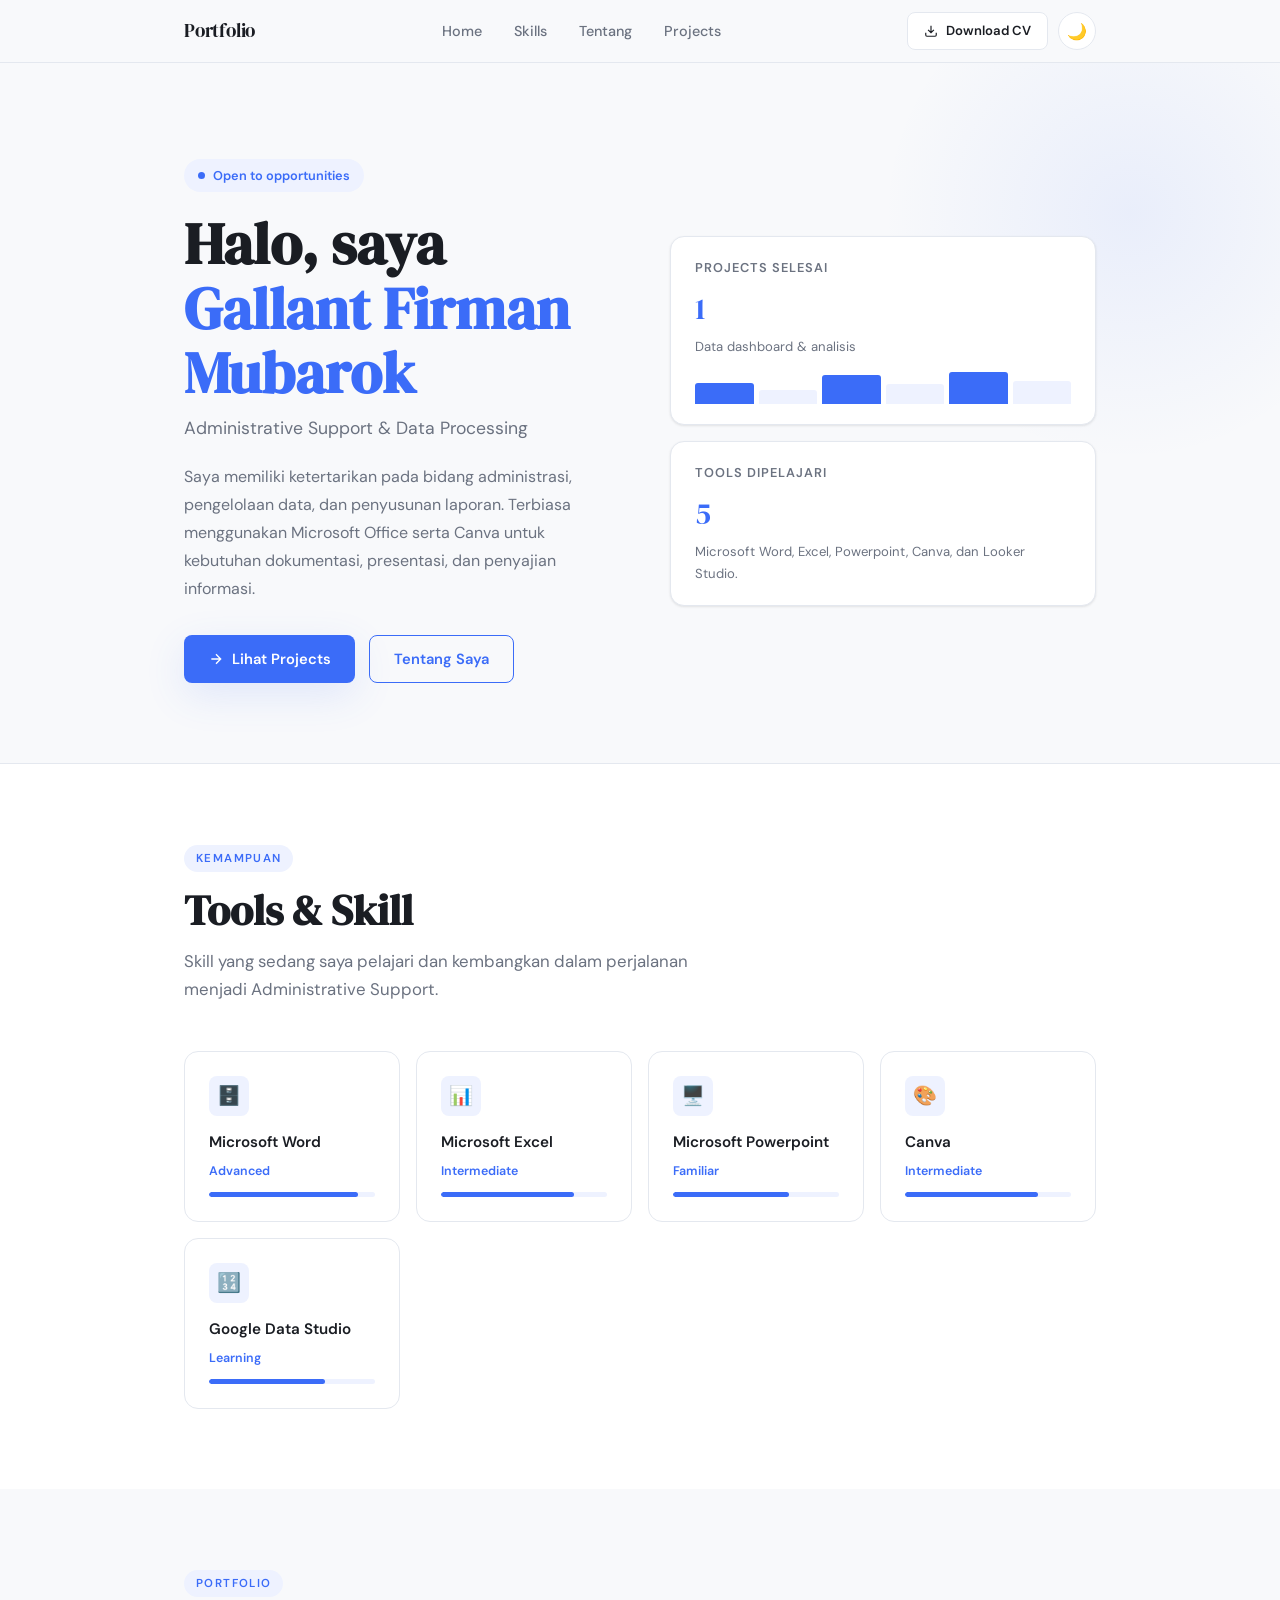
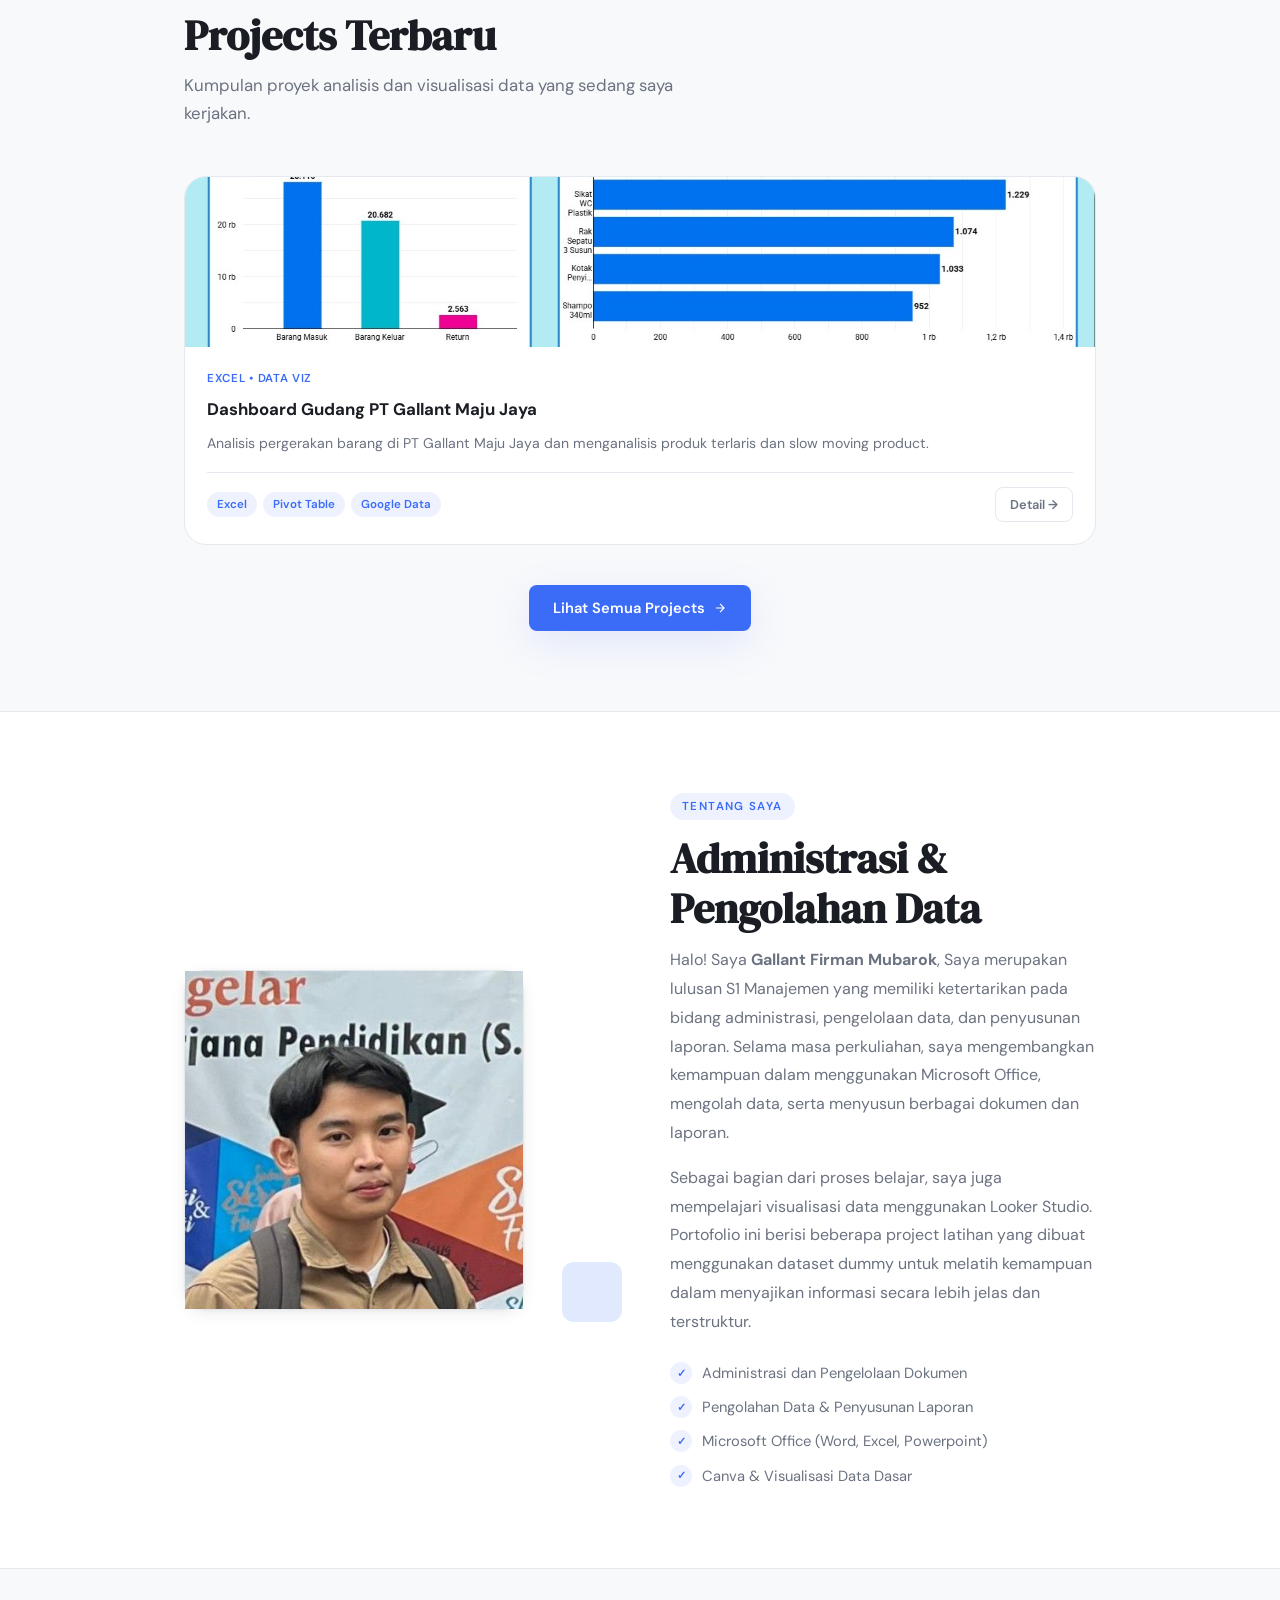
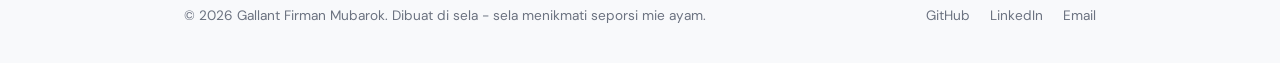
==== index.html @ b5049e54 "update v6" ====
<!DOCTYPE html>
<!--
  DOCTYPE html = memberitahu browser bahwa ini adalah HTML versi 5
  Selalu taruh di baris pertama!
-->
<html lang="id">
<!--
  lang="id" = bahasa halaman ini adalah Indonesia
  Ini penting untuk aksesibilitas & SEO
-->

<head>
  <!-- HEAD berisi informasi tentang halaman, tidak terlihat di layar -->

  <!-- Charset = cara browser membaca karakter, utf-8 mendukung semua bahasa -->
  <meta charset="UTF-8">

  <!-- Viewport = instruksi untuk tampilan mobile agar responsif -->
  <meta name="viewport" content="width=device-width, initial-scale=1.0">

  <!-- Judul tab browser -->
  <title>Portflio Gallant</title>

  <!-- Deskripsi untuk mesin pencari (SEO) -->
  <meta name="description" content="Portfolio data visualization dan dashboard oleh [Gallant Firman Mubarok], data enthusiast yang sedang belajar analisis data.">

  <!-- Hubungkan ke file CSS kita -->
  <link rel="stylesheet" href="css/style.css">

</head>

<body>

  <!-- ==================== NAVBAR ==================== -->
  <!-- <nav> = tag semantik untuk navigasi -->
  <nav class="navbar">
    <div class="container nav-inner">

      <!-- Logo / nama kamu -->
      <a href="index.html" class="nav-logo">
        Portfolio
      </a>

      <!-- Daftar link navigasi -->
      <ul class="nav-links" id="navLinks">
        <li><a href="index.html" class="active">Home</a></li>
        <li><a href="#skills">Skills</a></li>
        <li><a href="#about">Tentang</a></li>
        <li><a href="projects.html">Projects</a></li>
      </ul>

      <!-- Tombol dark mode + hamburger -->
      <div style="display:flex; align-items:center; gap:10px;">
        <!-- Tombol Download CV -->
        <a href="cv/cv-gallant.pdf" download class="btn btn-download" style="padding:7px 16px; font-size:.82rem;">
          <svg width="14" height="14" fill="none" stroke="currentColor" stroke-width="2" viewBox="0 0 24 24">
            <path d="M21 15v4a2 2 0 01-2 2H5a2 2 0 01-2-2v-4M7 10l5 5 5-5M12 15V3"/>
          </svg>
          Download CV
        </a>

        <!-- Tombol toggle dark/light mode -->
        <button class="theme-toggle" id="themeToggle" aria-label="Toggle dark mode" title="Ganti tema">
          🌙
        </button>

        <!-- Tombol hamburger ☰ — hanya terlihat di mobile -->
        <button class="nav-toggle" aria-label="Buka menu">
          <span></span>
          <span></span>
          <span></span>
        </button>
      </div>

    </div>
  </nav>


  <!-- ==================== HERO SECTION ==================== -->
  <!-- <main> = konten utama halaman -->
  <main>

    <section class="hero">
      <div class="container">
        <div class="hero-inner">

          <!-- Kolom kiri: teks -->
          <div class="hero-text">

            <!-- Badge "available for work" -->
            <div class="hero-badge">
              <span class="dot"></span>
              Open to opportunities
            </div>

            <!-- Nama kamu — GANTI dengan nama aslimu! -->
            <h1 class="hero-name">
              Halo, saya<br>
              <span class="accent">Gallant Firman Mubarok</span>
            </h1>

            <!-- Peran / jabatan -->
            <p class="hero-role">Administrative Support &amp; Data Processing</p>

            <!-- Deskripsi singkat — GANTI dengan deskripsimu! -->
            <p class="hero-desc">
              Saya memiliki ketertarikan pada bidang administrasi, pengelolaan data, dan penyusunan laporan. Terbiasa menggunakan Microsoft Office serta Canva untuk kebutuhan dokumentasi, presentasi, dan penyajian informasi.
            </p>

            <!-- Tombol aksi -->
            <div class="hero-actions">
              <a href="projects.html" class="btn btn-primary">
                <!-- SVG = grafik vektor untuk ikon kecil -->
                <svg width="16" height="16" fill="none" stroke="currentColor" stroke-width="2" viewBox="0 0 24 24">
                  <path d="M5 12h14M12 5l7 7-7 7"/>
                </svg>
                Lihat Projects
              </a>
              <a href="#about" class="btn btn-outline">Tentang Saya</a>
            </div>

          </div><!-- /hero-text -->

          <!-- Kolom kanan: kartu statistik dekoratif -->
          <div class="hero-visual">

            <div class="stat-card fade-up">
              <div class="label">Projects Selesai</div>
              <div class="value">1</div>
              <div class="desc">Data dashboard &amp; analisis</div>
              <!-- Bar chart mini dekoratif -->
              <div class="mini-chart">
                <div class="bar active" style="height:60%"></div>
                <div class="bar" style="height:40%"></div>
                <div class="bar active" style="height:80%"></div>
                <div class="bar" style="height:55%"></div>
                <div class="bar active" style="height:90%"></div>
                <div class="bar" style="height:65%"></div>
              </div>
            </div>

            <div class="stat-card fade-up">
              <div class="label">Tools Dipelajari</div>
              <div class="value">5</div>
              <div class="desc">Microsoft Word, Excel, Powerpoint, Canva, dan Looker Studio.</div>
            </div>

          </div><!-- /hero-visual -->

        </div><!-- /hero-inner -->
      </div>
    </section>


    <!-- ==================== SKILLS SECTION ==================== -->
    <section id="skills" style="background: white; border-top: 1px solid var(--color-border);">
      <div class="container">

        <span class="section-label">Kemampuan</span>
        <h2 class="section-title">Tools &amp; Skill</h2>
        <p class="section-subtitle">
          Skill yang sedang saya pelajari dan kembangkan dalam perjalanan menjadi Administrative Support.
        </p>

        <!-- Grid skill — bisa ditambah / dikurangi sesuai kebutuhanmu -->
        <div class="skills-grid">

          <!-- Setiap .skill-card adalah satu kotak skill -->
           <div class="skill-card fade-up">
            <div class="skill-icon">🗄️</div>
            <div class="skill-name">Microsoft Word</div>
            <div class="skill-level">Advanced</div>
            <div class="skill-bar">
              <div class="skill-bar-fill" data-width="90"></div>
            </div>
          </div>

          <div class="skill-card fade-up">
            <div class="skill-icon">📊</div>
            <div class="skill-name">Microsoft Excel</div>
            <div class="skill-level">Intermediate</div>
            <!-- data-width = persentase progress bar, diambil JS -->
            <div class="skill-bar">
              <div class="skill-bar-fill" data-width="80"></div>
            </div>
          </div>

          
          <div class="skill-card fade-up">
            <div class="skill-icon">🖥️</div>
            <div class="skill-name">Microsoft Powerpoint</div>
            <div class="skill-level">Familiar</div>
            <div class="skill-bar">
              <div class="skill-bar-fill" data-width="70"></div>
            </div>
          </div>

          <div class="skill-card fade-up">
            <div class="skill-icon">🎨</div>
            <div class="skill-name">Canva</div>
            <div class="skill-level">Intermediate</div>
            <div class="skill-bar">
              <div class="skill-bar-fill" data-width="80"></div>
            </div>
          </div>

          <div class="skill-card fade-up">
            <div class="skill-icon">🔢</div>
            <div class="skill-name">Google Data Studio</div>
            <div class="skill-level">Learning</div>
            <div class="skill-bar">
              <div class="skill-bar-fill" data-width="70"></div>
            </div>
          </div>

          
        </div><!-- /skills-grid -->

      </div>
    </section>


    <!-- ==================== PROJECTS PREVIEW ==================== -->
    <section id="projects">
      <div class="container">

        <span class="section-label">Portfolio</span>
        <h2 class="section-title">Projects Terbaru</h2>
        <p class="section-subtitle">
          Kumpulan proyek analisis dan visualisasi data yang sedang saya kerjakan.
        </p>

        <div class="projects-grid">

          <!-- Card Project 1 — GANTI dengan project aslimu -->
          <article class="project-card fade-up">
            <!-- Thumbnail dekoratif dengan emoji & bar chart -->
         <div class="project-thumb" style="padding:0; overflow:hidden;">
<img src="images/dashboard-thumb.jpg" 
     alt="Dashboard Gudang PT Gallant Maju Jaya"
     style="width:100%; height:auto; object-fit:contain;">
</div>

            <div class="project-body">
              <div class="project-tag">Excel • Data Viz</div>
              <h3 class="project-title">Dashboard Gudang PT Gallant Maju Jaya</h3>
              <p class="project-desc">
                Analisis pergerakan barang di PT Gallant Maju Jaya dan menganalisis produk terlaris dan slow moving product.
              </p>
              <div class="project-footer">
                <div class="project-tools">
                  <span class="tag">Excel</span>
                  <span class="tag">Pivot Table</span>
                  <span class="tag">Google Data</span>
                </div>
                <a href="projects.html" class="btn btn-ghost" style="padding:6px 14px; font-size:.8rem">
                  Detail →
                </a>
              </div>
            </div>
          </article>

          

                 </div><!-- /projects-grid -->

        <!-- Tombol lihat semua project -->
        <div class="see-all-wrap fade-up">
          <a href="projects.html" class="btn btn-primary">
            Lihat Semua Projects
            <svg width="14" height="14" fill="none" stroke="currentColor" stroke-width="2" viewBox="0 0 24 24">
              <path d="M5 12h14M12 5l7 7-7 7"/>
            </svg>
          </a>
        </div>

      </div>
    </section>


    <!-- ==================== ABOUT SECTION ==================== -->
    <section id="about" style="background: white; border-top: 1px solid var(--color-border);">
      <div class="container">

        <div class="about-grid">

          <!-- Kolom kiri: foto / avatar -->
          <div class="about-photo-wrap fade-up">
            <div class="about-photo">
              <img src="images/foto-saya.jpg" alt="Foto Gallant Firman Mubarok">
                              <!--
                Untuk memasukkan foto asli, ganti emoji di atas dengan:
                <img src="images/foto-saya.jpg" alt="Foto Gallant Firman Mubarok">
                Simpan foto di folder images/
              -->
            </div>
          </div>

          <!-- Kolom kanan: teks tentang -->
          <div class="about-content fade-up">
            <span class="section-label">Tentang Saya</span>
            <h2 class="section-title">Administrasi & Pengolahan Data</h2>

            <!-- GANTI dengan cerita personalmu! -->
            <p style="color: var(--color-muted); line-height: 1.8; margin-bottom: 16px;">
              Halo! Saya <strong>Gallant Firman Mubarok</strong>, Saya merupakan lulusan S1 Manajemen yang memiliki ketertarikan pada bidang
              administrasi, pengelolaan data, dan penyusunan laporan. Selama masa perkuliahan, saya mengembangkan kemampuan dalam menggunakan Microsoft Office,
              mengolah data, serta menyusun berbagai dokumen dan laporan.
    
            </p>
            <p style="color: var(--color-muted); line-height: 1.8; margin-bottom: 24px;">
             Sebagai bagian dari proses belajar, saya juga mempelajari visualisasi data menggunakan Looker Studio. Portofolio ini berisi beberapa project latihan yang
             dibuat menggunakan dataset dummy untuk melatih kemampuan dalam menyajikan informasi secara lebih jelas dan terstruktur.
                      </p>

            <!-- Checklist hal-hal tentang kamu -->
            <ul class="about-list">
              <li>Administrasi dan Pengelolaan Dokumen</li>
              <li>Pengolahan Data &amp; Penyusunan Laporan</li>
              <li>Microsoft Office (Word, Excel, Powerpoint)</li>
              <li>Canva &amp; Visualisasi Data Dasar</li>
            </ul>

          </div>

        </div><!-- /about-grid -->

      </div>
    </section>

  </main><!-- /main -->


  <!-- ==================== FOOTER ==================== -->
  <footer>
    <div class="container footer-inner">
      <p class="footer-copy">
        © <span class="footer-year"></span> Gallant Firman Mubarok. Dibuat di sela - sela menikmati seporsi mie ayam.
      </p>
      <nav class="footer-links">
        <a href="https://github.com/gallantfirman13-bot" target="_blank" rel="noopener">GitHub</a>
        <a href="https://www.linkedin.com/in/gallant-firman-39151b2b7/" target="_blank" rel="noopener">LinkedIn</a>
        <a href="mailto:gallantfirman13@gmail.com">Email</a>
      </nav>
    </div>
  </footer>


  <!-- Hubungkan file JavaScript — taruh di paling bawah agar HTML
       selesai dimuat dulu sebelum JS dijalankan -->
  <!-- Tombol Back to Top -->
  <button class="back-to-top" id="backToTop" aria-label="Kembali ke atas">
    <svg width="18" height="18" fill="none" stroke="currentColor" stroke-width="2.5" viewBox="0 0 24 24">
      <path d="M18 15l-6-6-6 6"/>
    </svg>
  </button>

  <script src="js/main.js"></script>

</body>
</html>
---- css/style.css ----
/* ============================================================
   STYLE.CSS — Stylesheet utama portfolio
   
   CSS = Cascading Style Sheet
   File ini mengatur tampilan visual dari semua halaman HTML.
   ============================================================ */


/* --- 1. FONT dari Google Fonts (gratis) --- */
@import url('https://fonts.googleapis.com/css2?family=DM+Serif+Display&family=DM+Sans:wght@300;400;500;600&display=swap');


/* --- 2. CSS VARIABLES (variabel warna & ukuran) ---
   Dengan variabel, kita cukup ganti di sini dan semua bagian ikut berubah */
:root {
  --color-bg:        #f8f9fb;       /* warna latar halaman */
  --color-surface:   #ffffff;       /* warna card / kotak */
  --color-border:    #e4e8ef;       /* warna garis batas */
  --color-text:      #1a1d23;       /* warna teks utama */
  --color-muted:     #6b7280;       /* warna teks abu-abu */
  --color-accent:    #3b6cf8;       /* biru utama */
  --color-accent-lt: #eef2ff;       /* biru sangat muda */
  --color-accent-dk: #2451d4;       /* biru gelap (hover) */

  --font-heading: 'DM Serif Display', Georgia, serif;
  --font-body:    'DM Sans', sans-serif;

  --radius-sm: 8px;
  --radius-md: 14px;
  --radius-lg: 22px;

  --shadow-sm: 0 1px 3px rgba(0,0,0,.06), 0 1px 2px rgba(0,0,0,.04);
  --shadow-md: 0 4px 16px rgba(0,0,0,.07), 0 1px 4px rgba(0,0,0,.04);
  --shadow-lg: 0 12px 40px rgba(59,108,248,.13);

  --transition: .22s cubic-bezier(.4,0,.2,1);
}


/* --- 2b. DARK MODE VARIABLES ---
   Saat <html> punya class .dark, semua variabel warna otomatis berganti */
.dark {
  --color-bg:        #0f1117;
  --color-surface:   #1a1d27;
  --color-border:    #2a2d3a;
  --color-text:      #e8eaf0;
  --color-muted:     #8b92a8;
  --color-accent:    #5b86ff;
  --color-accent-lt: #1a2040;
  --color-accent-dk: #7aa0ff;
}

/* --- 3. RESET — hapus style bawaan browser yang tidak konsisten --- */
*, *::before, *::after { box-sizing: border-box; margin: 0; padding: 0; }
html { scroll-behavior: smooth; }  /* scroll halus saat klik link anchor */

body {
  font-family: var(--font-body);
  background: var(--color-bg);
  color: var(--color-text);
  line-height: 1.65;
  -webkit-font-smoothing: antialiased;
}

img { max-width: 100%; display: block; }
a  { color: var(--color-accent); text-decoration: none; }
a:hover { text-decoration: underline; }


/* --- 4. LAYOUT HELPERS --- */
.container {
  /* .container membatasi lebar konten agar tidak terlalu lebar di layar besar */
  max-width: 960px;
  margin: 0 auto;          /* otomatis rata tengah */
  padding: 0 24px;
}

section { padding: 80px 0; }

.section-label {
  /* Label kecil berwarna biru di atas judul section */
  display: inline-block;
  font-size: .72rem;
  font-weight: 600;
  letter-spacing: .12em;
  text-transform: uppercase;
  color: var(--color-accent);
  background: var(--color-accent-lt);
  padding: 4px 12px;
  border-radius: 99px;
  margin-bottom: 14px;
}

.section-title {
  font-family: var(--font-heading);
  font-size: clamp(1.8rem, 4vw, 2.6rem);  /* ukuran responsif */
  line-height: 1.2;
  margin-bottom: 12px;
}

.section-subtitle {
  color: var(--color-muted);
  max-width: 520px;
  margin-bottom: 48px;
  font-size: 1.05rem;
}


/* --- 5. NAVBAR --- */
.navbar {
  position: sticky;
  top: 0;
  z-index: 100;
  background: rgba(248,249,251,.92);
  backdrop-filter: blur(12px);
  border-bottom: 1px solid var(--color-border);
  transition: background var(--transition);
}

.dark .navbar {
  background: rgba(15,17,23,.92);
}

.nav-inner {
  display: flex;
  align-items: center;
  justify-content: space-between;
  height: 62px;
}

.nav-logo {
  font-family: var(--font-heading);
  font-size: 1.2rem;
  color: var(--color-text);
  letter-spacing: -.01em;
}
.nav-logo span { color: var(--color-accent); }

.nav-links {
  display: flex;
  gap: 32px;
  list-style: none;
}

.nav-links a {
  font-size: .9rem;
  font-weight: 500;
  color: var(--color-muted);
  transition: color var(--transition);
}
.nav-links a:hover,
.nav-links a.active { color: var(--color-accent); text-decoration: none; }

/* Hamburger menu — hanya muncul di mobile */
.nav-toggle {
  display: none;
  flex-direction: column;
  gap: 5px;
  background: none;
  border: none;
  cursor: pointer;
  padding: 4px;
}
.nav-toggle span {
  display: block;
  width: 22px; height: 2px;
  background: var(--color-text);
  border-radius: 2px;
  transition: var(--transition);
}


/* --- 6. TOMBOL (BUTTON) --- */
.btn {
  display: inline-flex;
  align-items: center;
  gap: 8px;
  padding: 11px 24px;
  border-radius: var(--radius-sm);
  font-family: var(--font-body);
  font-size: .92rem;
  font-weight: 600;
  cursor: pointer;
  border: none;
  transition: var(--transition);
  text-decoration: none !important;
}

.btn-primary {
  background: var(--color-accent);
  color: #fff;
  box-shadow: var(--shadow-lg);
}
.btn-primary:hover {
  background: var(--color-accent-dk);
  transform: translateY(-2px);
  box-shadow: 0 16px 40px rgba(59,108,248,.22);
}

.btn-outline {
  background: transparent;
  color: var(--color-accent);
  border: 1.5px solid var(--color-accent);
}
.btn-outline:hover {
  background: var(--color-accent-lt);
  transform: translateY(-2px);
}

.btn-ghost {
  background: transparent;
  color: var(--color-muted);
  border: 1.5px solid var(--color-border);
}
.btn-ghost:hover { background: var(--color-surface); color: var(--color-text); }

/* Tombol Download CV */
.btn-download {
  background: var(--color-surface);
  color: var(--color-text);
  border: 1.5px solid var(--color-border);
}
.btn-download:hover {
  border-color: var(--color-accent);
  color: var(--color-accent);
  transform: translateY(-2px);
  box-shadow: var(--shadow-sm);
}

/* --- DARK MODE TOGGLE --- */
.theme-toggle {
  width: 38px; height: 38px;
  border-radius: 50%;
  background: var(--color-surface);
  border: 1.5px solid var(--color-border);
  cursor: pointer;
  display: flex; align-items: center; justify-content: center;
  font-size: 1rem;
  transition: var(--transition);
  flex-shrink: 0;
}
.theme-toggle:hover {
  border-color: var(--color-accent);
  transform: rotate(20deg) scale(1.1);
}

/* --- BACK TO TOP BUTTON --- */
.back-to-top {
  position: fixed;
  bottom: 28px; right: 28px;
  width: 44px; height: 44px;
  background: var(--color-accent);
  color: #fff;
  border: none;
  border-radius: 50%;
  cursor: pointer;
  display: flex; align-items: center; justify-content: center;
  box-shadow: var(--shadow-lg);
  opacity: 0;
  transform: translateY(16px);
  transition: opacity .3s ease, transform .3s ease;
  z-index: 200;
  pointer-events: none;
}
.back-to-top.visible {
  opacity: 1;
  transform: translateY(0);
  pointer-events: all;
}
.back-to-top:hover {
  background: var(--color-accent-dk);
  transform: translateY(-3px);
}



/* --- 7. HERO SECTION (bagian paling atas home) --- */
.hero {
  padding: 96px 0 80px;
  position: relative;
  overflow: hidden;
}

/* Lingkaran dekoratif di background */
.hero::before {
  content: '';
  position: absolute;
  width: 500px; height: 500px;
  background: radial-gradient(circle, rgba(59,108,248,.08) 0%, transparent 70%);
  top: -100px; right: -100px;
  border-radius: 50%;
  pointer-events: none;  /* tidak memblokir klik */
}

.hero-inner {
  display: grid;
  grid-template-columns: 1fr 1fr;   /* 2 kolom sama lebar */
  gap: 60px;
  align-items: center;
}

.hero-badge {
  display: inline-flex;
  align-items: center;
  gap: 8px;
  background: var(--color-accent-lt);
  color: var(--color-accent);
  padding: 6px 14px;
  border-radius: 99px;
  font-size: .8rem;
  font-weight: 600;
  margin-bottom: 20px;
}
.hero-badge .dot {
  width: 7px; height: 7px;
  background: var(--color-accent);
  border-radius: 50%;
  animation: pulse 2s infinite;  /* animasi berkedip */
}

.hero-name {
  font-family: var(--font-heading);
  font-size: clamp(2.4rem, 5vw, 3.6rem);
  line-height: 1.12;
  margin-bottom: 8px;
}
.hero-name .accent { color: var(--color-accent); }

.hero-role {
  font-size: 1.1rem;
  color: var(--color-muted);
  margin-bottom: 20px;
  font-weight: 400;
}

.hero-desc {
  font-size: 1rem;
  color: var(--color-muted);
  line-height: 1.75;
  max-width: 460px;
  margin-bottom: 32px;
}

.hero-actions { display: flex; gap: 14px; flex-wrap: wrap; }

/* Kartu kecil di sisi kanan hero */
.hero-visual {
  display: flex;
  flex-direction: column;
  gap: 16px;
}

.stat-card {
  background: var(--color-surface);
  border: 1px solid var(--color-border);
  border-radius: var(--radius-md);
  padding: 20px 24px;
  box-shadow: var(--shadow-sm);
  transition: var(--transition);
}
.stat-card:hover {
  transform: translateY(-4px);
  box-shadow: var(--shadow-md);
}

.stat-card .label {
  font-size: .8rem;
  text-transform: uppercase;
  letter-spacing: .08em;
  color: var(--color-muted);
  font-weight: 600;
  margin-bottom: 6px;
}

.stat-card .value {
  font-family: var(--font-heading);
  font-size: 1.9rem;
  color: var(--color-accent);
}

.stat-card .desc {
  font-size: .82rem;
  color: var(--color-muted);
  margin-top: 2px;
}

/* Bar chart mini dekoratif */
.mini-chart {
  display: flex;
  align-items: flex-end;
  gap: 5px;
  height: 36px;
  margin-top: 10px;
}
.mini-chart .bar {
  flex: 1;
  background: var(--color-accent-lt);
  border-radius: 3px 3px 0 0;
  transition: background var(--transition);
}
.mini-chart .bar.active { background: var(--color-accent); }
.mini-chart .bar:hover  { background: var(--color-accent); }


/* --- 8. SKILLS SECTION --- */
.skills-grid {
  display: grid;
  grid-template-columns: repeat(auto-fit, minmax(200px, 1fr));
  gap: 16px;
}

.skill-card {
  background: var(--color-surface);
  border: 1px solid var(--color-border);
  border-radius: var(--radius-md);
  padding: 24px;
  transition: var(--transition);
  position: relative;
  overflow: hidden;
}

.skill-card::after {
  /* Garis biru di bagian bawah card saat hover */
  content: '';
  position: absolute;
  bottom: 0; left: 0; right: 0;
  height: 3px;
  background: var(--color-accent);
  transform: scaleX(0);
  transition: transform var(--transition);
}

.skill-card:hover { transform: translateY(-4px); box-shadow: var(--shadow-md); }
.skill-card:hover::after { transform: scaleX(1); }

.skill-icon {
  width: 40px; height: 40px;
  background: var(--color-accent-lt);
  border-radius: var(--radius-sm);
  display: flex; align-items: center; justify-content: center;
  font-size: 1.2rem;
  margin-bottom: 14px;
}

.skill-name {
  font-weight: 600;
  font-size: .95rem;
  margin-bottom: 6px;
}

.skill-level {
  font-size: .78rem;
  color: var(--color-accent);
  font-weight: 600;
  margin-bottom: 10px;
}

/* Progress bar skill */
.skill-bar {
  height: 5px;
  background: var(--color-accent-lt);
  border-radius: 99px;
  overflow: hidden;
}
.skill-bar-fill {
  height: 100%;
  background: var(--color-accent);
  border-radius: 99px;
  width: 0;                         /* mulai dari 0, dianimasi JS */
  transition: width 1s ease .3s;    /* animasi melebar */
}


/* --- 9. PROJECT CARDS (di home) --- */
.projects-grid {
  display: grid;
  grid-template-columns: repeat(auto-fit, minmax(280px, 1fr));
  gap: 20px;
}

.project-card {
  background: var(--color-surface);
  border: 1px solid var(--color-border);
  border-radius: var(--radius-lg);
  overflow: hidden;
  transition: var(--transition);
  display: flex;
  flex-direction: column;
}

.project-card:hover {
  transform: translateY(-6px);
  box-shadow: var(--shadow-lg);
  border-color: rgba(59,108,248,.25);
}

/* Area gambar / thumbnail project */
.project-thumb {
  height: 170px;
  background: linear-gradient(135deg, var(--color-accent-lt) 0%, #dce8ff 100%);
  display: flex; align-items: center; justify-content: center;
  font-size: 3rem;
  position: relative;
  overflow: hidden;
}

.project-thumb .chart-deco {
  position: absolute;
  bottom: 0; left: 0; right: 0;
  display: flex; align-items: flex-end;
  gap: 6px; padding: 0 16px;
  opacity: .35;
}
.project-thumb .chart-deco span {
  flex: 1;
  background: var(--color-accent);
  border-radius: 3px 3px 0 0;
}

.project-body { padding: 22px; flex: 1; display: flex; flex-direction: column; }
.project-tag {
  font-size: .72rem;
  font-weight: 600;
  letter-spacing: .06em;
  text-transform: uppercase;
  color: var(--color-accent);
  margin-bottom: 8px;
}
.project-title { font-weight: 700; font-size: 1.05rem; margin-bottom: 8px; }
.project-desc  { font-size: .88rem; color: var(--color-muted); flex: 1; line-height: 1.6; }
.project-footer {
  display: flex;
  align-items: center;
  justify-content: space-between;
  margin-top: 18px;
  padding-top: 14px;
  border-top: 1px solid var(--color-border);
}
.project-tools { display: flex; gap: 6px; flex-wrap: wrap; }
.tag {
  background: var(--color-accent-lt);
  color: var(--color-accent);
  font-size: .72rem;
  font-weight: 600;
  padding: 3px 10px;
  border-radius: 99px;
}

.see-all-wrap { text-align: center; margin-top: 40px; }


/* --- 10. ABOUT SECTION --- */
.about-grid {
  display: grid;
  grid-template-columns: 1fr 1fr;
  gap: 60px;
  align-items: center;
}

.about-photo-wrap {
  position: relative;
}

.about-photo {
  width: 100%;
  aspect-ratio: 1;           /* selalu berbentuk kotak */
  max-width: 340px;
  background: linear-gradient(145deg, var(--color-accent-lt), #dce8ff);
  border-radius: var(--radius-lg);
  display: flex; align-items: center; justify-content: center;
  font-size: 5rem;
  border: 1px solid var(--color-border);
  box-shadow: var(--shadow-md);
}

/* Kotak kecil dekoratif di pojok */
.about-photo::after {
  content: '';
  position: absolute;
  width: 60px; height: 60px;
  background: var(--color-accent);
  border-radius: 12px;
  bottom: -12px; right: -12px;
  opacity: .15;
  z-index: -1;
}

.about-list { list-style: none; margin-top: 20px; display: flex; flex-direction: column; gap: 10px; }
.about-list li {
  display: flex; align-items: center; gap: 10px;
  font-size: .92rem; color: var(--color-muted);
}
.about-list li::before {
  content: '✓';
  width: 22px; height: 22px;
  background: var(--color-accent-lt);
  color: var(--color-accent);
  border-radius: 50%;
  display: flex; align-items: center; justify-content: center;
  font-size: .7rem; font-weight: 700;
  flex-shrink: 0;
}


/* --- 11. FOOTER --- */
footer {
  border-top: 1px solid var(--color-border);
  padding: 36px 0;
}

.footer-inner {
  display: flex;
  align-items: center;
  justify-content: space-between;
  flex-wrap: wrap;
  gap: 16px;
}

.footer-copy { font-size: .85rem; color: var(--color-muted); }
.footer-links { display: flex; gap: 20px; }
.footer-links a { font-size: .85rem; color: var(--color-muted); transition: color var(--transition); }
.footer-links a:hover { color: var(--color-accent); text-decoration: none; }


/* ============================================================
   PROJECT PAGE — style khusus halaman projects.html
   ============================================================ */

.page-hero {
  padding: 72px 0 56px;
  border-bottom: 1px solid var(--color-border);
}

.back-link {
  display: inline-flex;
  align-items: center;
  gap: 6px;
  font-size: .88rem;
  color: var(--color-muted);
  margin-bottom: 28px;
  transition: color var(--transition);
}
.back-link:hover { color: var(--color-accent); text-decoration: none; }
.back-link svg { transition: transform var(--transition); }
.back-link:hover svg { transform: translateX(-3px); }

.project-detail-wrap {
  max-width: 760px;           /* teks tidak terlalu lebar agar nyaman dibaca */
}

.project-meta {
  display: flex;
  gap: 10px;
  flex-wrap: wrap;
  margin-bottom: 20px;
}

.page-title {
  font-family: var(--font-heading);
  font-size: clamp(2rem, 5vw, 3rem);
  line-height: 1.15;
  margin-bottom: 16px;
}

.page-desc { font-size: 1.05rem; color: var(--color-muted); max-width: 560px; line-height: 1.75; }

/* Card detail project (tujuan, dataset, insight) */
.detail-grid {
  display: grid;
  grid-template-columns: repeat(auto-fit, minmax(260px, 1fr));
  gap: 16px;
  padding: 48px 0;
  border-bottom: 1px solid var(--color-border);
}

.detail-card {
  background: var(--color-surface);
  border: 1px solid var(--color-border);
  border-radius: var(--radius-md);
  padding: 24px;
  transition: var(--transition);
}
.detail-card:hover { box-shadow: var(--shadow-md); }

.detail-icon {
  width: 44px; height: 44px;
  background: var(--color-accent-lt);
  border-radius: var(--radius-sm);
  display: flex; align-items: center; justify-content: center;
  font-size: 1.3rem;
  margin-bottom: 14px;
}

.detail-card h3 { font-size: .8rem; font-weight: 700; text-transform: uppercase; letter-spacing: .08em; color: var(--color-muted); margin-bottom: 8px; }
.detail-card p  { font-size: .93rem; line-height: 1.65; }

/* Area screenshot dashboard */
.viz-section { padding: 48px 0; border-bottom: 1px solid var(--color-border); }
.viz-section h2 { font-family: var(--font-heading); font-size: 1.5rem; margin-bottom: 20px; }

.screenshot-area {
  background: var(--color-surface);
  border: 2px dashed var(--color-border);
  border-radius: var(--radius-lg);
  min-height: 320px;
  display: flex;
  flex-direction: column;
  align-items: center;
  justify-content: center;
  text-align: center;
  padding: 40px;
  transition: border-color var(--transition);
  cursor: pointer;
}
.screenshot-area:hover { border-color: var(--color-accent); }

.screenshot-area .upload-icon { font-size: 2.5rem; margin-bottom: 14px; }
.screenshot-area p { font-size: .92rem; color: var(--color-muted); max-width: 300px; line-height: 1.6; }
.screenshot-area input[type="file"] { display: none; }

/* Saat gambar sudah dimasukkan */
.screenshot-area.has-image { border-style: solid; }
.screenshot-area.has-image img { border-radius: var(--radius-md); max-height: 480px; object-fit: contain; }

/* Insight list */
.insights-section { padding: 48px 0; border-bottom: 1px solid var(--color-border); }
.insights-section h2 { font-family: var(--font-heading); font-size: 1.5rem; margin-bottom: 24px; }

.insight-list { display: flex; flex-direction: column; gap: 14px; }
.insight-item {
  display: flex;
  gap: 16px;
  background: var(--color-surface);
  border: 1px solid var(--color-border);
  border-radius: var(--radius-md);
  padding: 18px 22px;
  transition: var(--transition);
}
.insight-item:hover { transform: translateX(4px); border-color: rgba(59,108,248,.3); }

.insight-num {
  width: 30px; height: 30px;
  background: var(--color-accent);
  color: #fff;
  border-radius: 50%;
  display: flex; align-items: center; justify-content: center;
  font-size: .8rem; font-weight: 700;
  flex-shrink: 0;
  margin-top: 1px;
}

.insight-item p { font-size: .93rem; line-height: 1.65; }

/* Bagian link GitHub & sumber */
.links-section { padding: 48px 0; }
.links-section h2 { font-family: var(--font-heading); font-size: 1.5rem; margin-bottom: 20px; }
.project-links { display: flex; gap: 14px; flex-wrap: wrap; }

.link-card {
  display: flex;
  align-items: center;
  gap: 12px;
  background: var(--color-surface);
  border: 1px solid var(--color-border);
  border-radius: var(--radius-md);
  padding: 16px 22px;
  font-size: .9rem;
  font-weight: 600;
  color: var(--color-text);
  transition: var(--transition);
  text-decoration: none !important;
}
.link-card:hover {
  border-color: rgba(59,108,248,.4);
  color: var(--color-accent);
  transform: translateY(-2px);
  box-shadow: var(--shadow-sm);
}
.link-card .link-icon { font-size: 1.2rem; }


/* --- 12. ANIMASI --- */
@keyframes pulse {
  0%, 100% { opacity: 1; transform: scale(1); }
  50%       { opacity: .5; transform: scale(.8); }
}

/* Fade-in dari bawah — ditambahkan JS saat elemen masuk viewport */
.fade-up {
  opacity: 0;
  transform: translateY(24px);
  transition: opacity .6s ease, transform .6s ease;
}
.fade-up.visible {
  opacity: 1;
  transform: translateY(0);
}


/* --- 13. RESPONSIVE (tampilan mobile) ---
   @media artinya: "terapkan style ini HANYA jika lebar layar <= 768px" */
@media (max-width: 768px) {
  section { padding: 56px 0; }

  /* Navbar: tampilkan hamburger, sembunyikan link */
  .nav-links {
    display: none;                   /* disembunyikan by default */
    position: absolute;
    top: 62px; left: 0; right: 0;
    background: var(--color-surface);
    flex-direction: column;
    padding: 20px 24px;
    border-bottom: 1px solid var(--color-border);
    gap: 4px;
    box-shadow: var(--shadow-md);
  }
  .nav-links.open { display: flex; }  /* ditampilkan JS saat hamburger diklik */
  .nav-links a { padding: 10px 0; font-size: 1rem; border-bottom: 1px solid var(--color-border); }
  .nav-links li:last-child a { border-bottom: none; }
  .nav-toggle { display: flex; }

  /* Hero: 1 kolom saat mobile */
  .hero-inner {
    grid-template-columns: 1fr;
    gap: 40px;
    text-align: center;
  }
  .hero-actions { justify-content: center; }
  .hero-desc { margin-left: auto; margin-right: auto; }
  .hero-visual { flex-direction: row; overflow-x: auto; padding-bottom: 8px; }
  .stat-card { min-width: 180px; }

  /* About: 1 kolom */
  .about-grid { grid-template-columns: 1fr; gap: 32px; }
  .about-photo { max-width: 200px; margin: 0 auto; }
  .about-photo-wrap { display: flex; justify-content: center; }

  /* Footer: tengah */
  .footer-inner { flex-direction: column; align-items: center; text-align: center; }
}


/* ============================================================
   TAMBAHAN: PROJECT SECTIONS & FLYER GRID
   ============================================================ */

/* --- Pemisah antar section project --- */
.section-divider {
  border: none;
  border-top: 2px dashed var(--color-border);
  margin: 56px 0;
}

/* --- Header tiap section project --- */
.project-section {
  padding: 48px 0 32px;
}

.project-section-header {
  display: flex;
  align-items: flex-start;
  justify-content: space-between;
  gap: 20px;
  margin-bottom: 32px;
  flex-wrap: wrap;
}

/* --- Dashboard preview area --- */
.viz-header {
  display: flex;
  align-items: center;
  justify-content: space-between;
  gap: 16px;
  margin-bottom: 16px;
  flex-wrap: wrap;
}

.viz-header h3 {
  font-family: var(--font-heading);
  font-size: 1.3rem;
}

/* Kotak preview gambar dashboard */
.dashboard-preview {
  position: relative;
  border-radius: var(--radius-lg);
  overflow: hidden;
  border: 1px solid var(--color-border);
  background: var(--color-surface);
  min-height: 200px;
  display: flex;
  align-items: center;
  justify-content: center;
}

.dashboard-preview img {
  width: 100%;
  display: block;
  border-radius: var(--radius-lg);
}

/* Hint placeholder kalau gambar belum ada */
.dashboard-preview .no-image-hint {
  display: none;
  flex-direction: column;
  align-items: center;
  gap: 10px;
  padding: 48px;
  text-align: center;
  color: var(--color-muted);
  font-size: .9rem;
}

.dashboard-preview .no-image-hint span { font-size: 2.5rem; }
.dashboard-preview .no-image-hint code {
  background: var(--color-accent-lt);
  color: var(--color-accent);
  padding: 2px 8px;
  border-radius: 4px;
  font-size: .82rem;
}

/* Tampilkan hint saat gambar gagal load */
.dashboard-preview.no-image img { display: none; }
.dashboard-preview.no-image .no-image-hint { display: flex; }


/* --- FLYER GRID --- */
.flyer-grid {
  display: grid;
  grid-template-columns: repeat(auto-fill, minmax(200px, 1fr));
  gap: 20px;
  margin-bottom: 40px;
}

.flyer-card {
  border-radius: var(--radius-md);
  overflow: hidden;
  background: var(--color-surface);
  border: 1px solid var(--color-border);
  transition: var(--transition);
}

.flyer-card:hover {
  transform: translateY(-5px);
  box-shadow: var(--shadow-lg);
  border-color: rgba(59,108,248,.25);
}

/* Wrapper gambar — aspect ratio persegi panjang seperti poster */
.flyer-img-wrap {
  position: relative;
  aspect-ratio: 3 / 4;   /* rasio portrait seperti poster A4 */
  overflow: hidden;
  background: var(--color-accent-lt);
  display: flex;
  align-items: center;
  justify-content: center;
}

.flyer-img-wrap img {
  width: 100%;
  height: 100%;
  object-fit: cover;      /* gambar mengisi kotak tanpa distorsi */
  display: block;
  transition: transform .4s ease;
}

.flyer-card:hover .flyer-img-wrap img {
  transform: scale(1.04); /* zoom sedikit saat hover */
}

/* Hint placeholder kalau gambar belum ada */
.flyer-img-wrap .no-image-hint {
  display: none;
  flex-direction: column;
  align-items: center;
  gap: 8px;
  padding: 20px;
  text-align: center;
  color: var(--color-muted);
  font-size: .8rem;
  position: absolute;
  inset: 0;
  background: var(--color-accent-lt);
  justify-content: center;
}

.flyer-img-wrap .no-image-hint span { font-size: 2rem; }
.flyer-img-wrap .no-image-hint code {
  background: white;
  color: var(--color-accent);
  padding: 2px 6px;
  border-radius: 4px;
  font-size: .75rem;
}

.flyer-img-wrap.no-image img { display: none; }
.flyer-img-wrap.no-image .no-image-hint { display: flex; }

/* Overlay tombol "Lihat Full Size" — muncul saat hover */
.flyer-overlay {
  position: absolute;
  inset: 0;
  background: rgba(15, 17, 23, 0.55);
  backdrop-filter: blur(3px);
  display: flex;
  align-items: center;
  justify-content: center;
  opacity: 0;
  transition: opacity var(--transition);
}

.flyer-card:hover .flyer-overlay { opacity: 1; }

/* Info di bawah gambar */
.flyer-info {
  padding: 12px 14px;
  display: flex;
  align-items: center;
  justify-content: space-between;
  gap: 8px;
}

.flyer-title {
  font-size: .85rem;
  font-weight: 600;
  color: var(--color-text);
  white-space: nowrap;
  overflow: hidden;
  text-overflow: ellipsis;  /* teks panjang diakhiri ... */
}


/* --- RESPONSIVE untuk flyer grid --- */
@media (max-width: 768px) {
  .flyer-grid {
    grid-template-columns: repeat(2, 1fr);
    gap: 14px;
  }

  .project-section-header {
    flex-direction: column;
  }

  .viz-header {
    flex-direction: column;
    align-items: flex-start;
  }
}

@media (max-width: 420px) {
  .flyer-grid {
    grid-template-columns: repeat(2, 1fr);
    gap: 10px;
  }
}
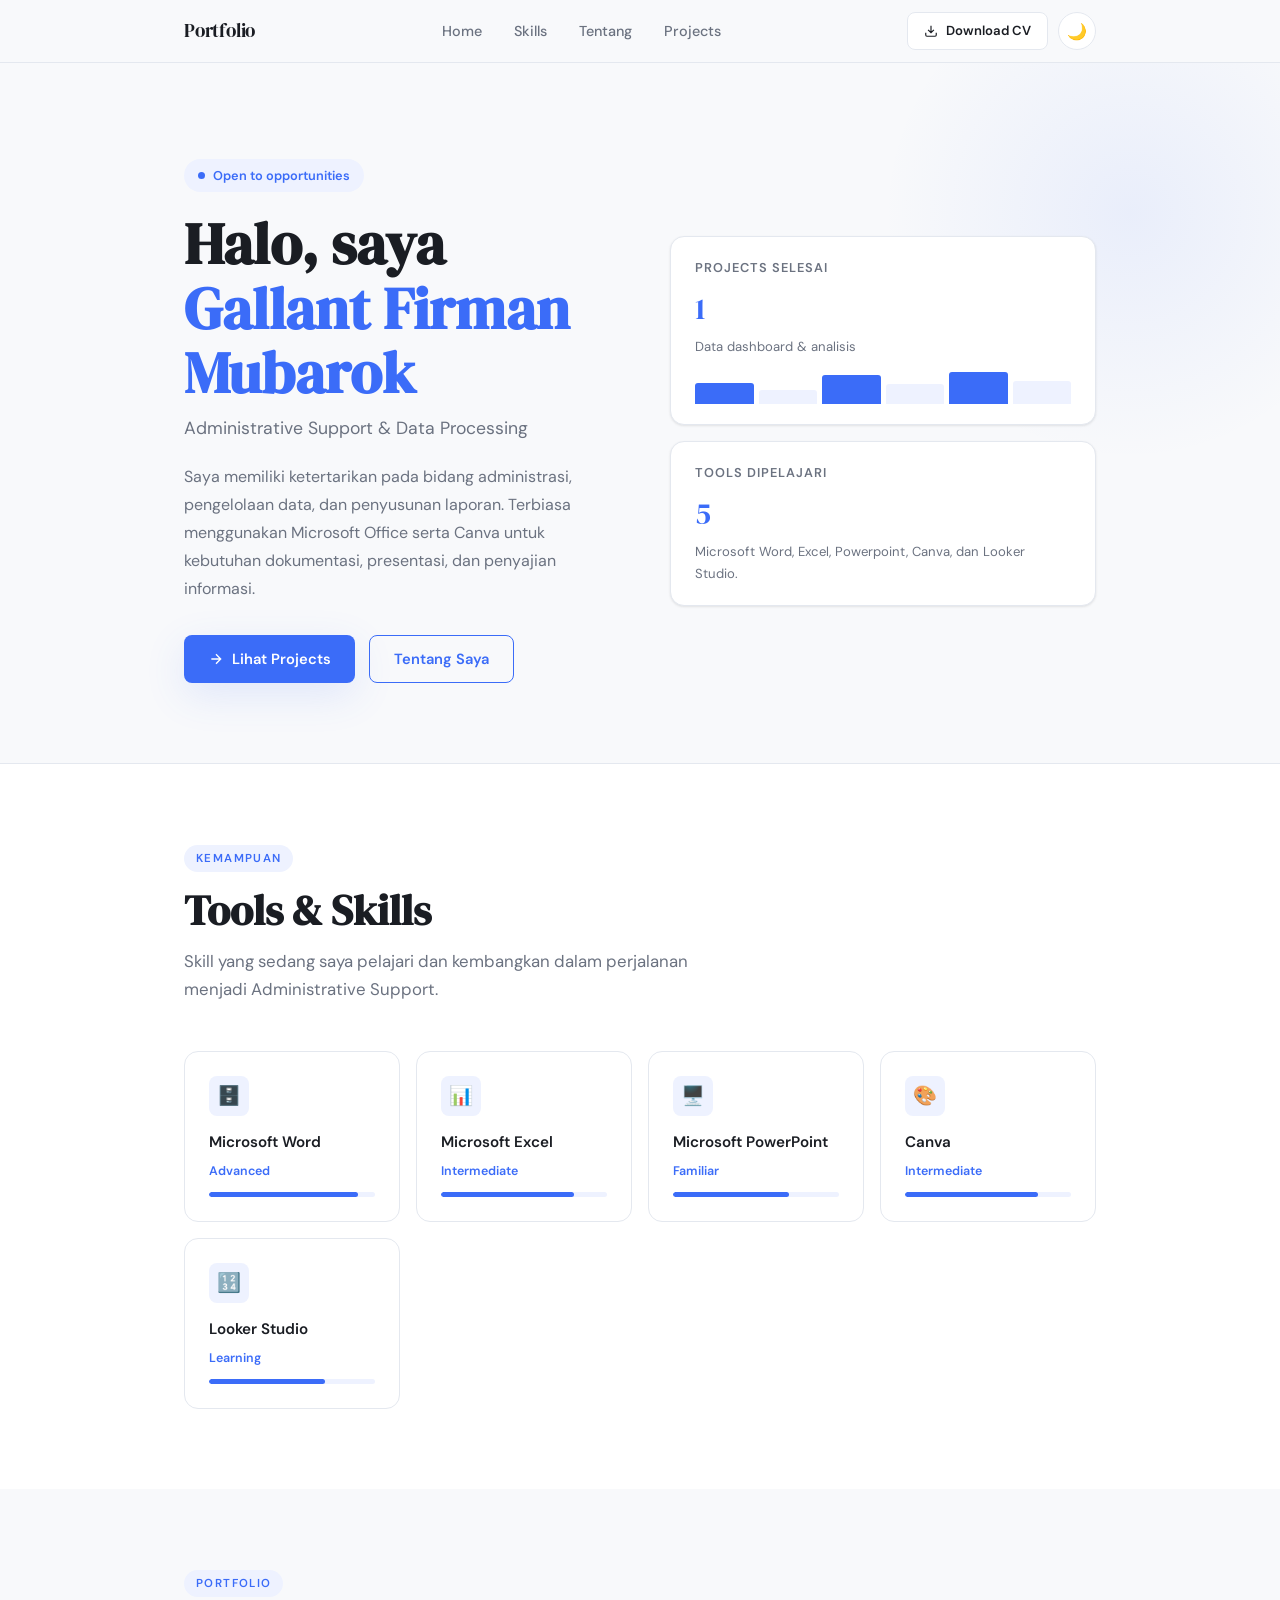
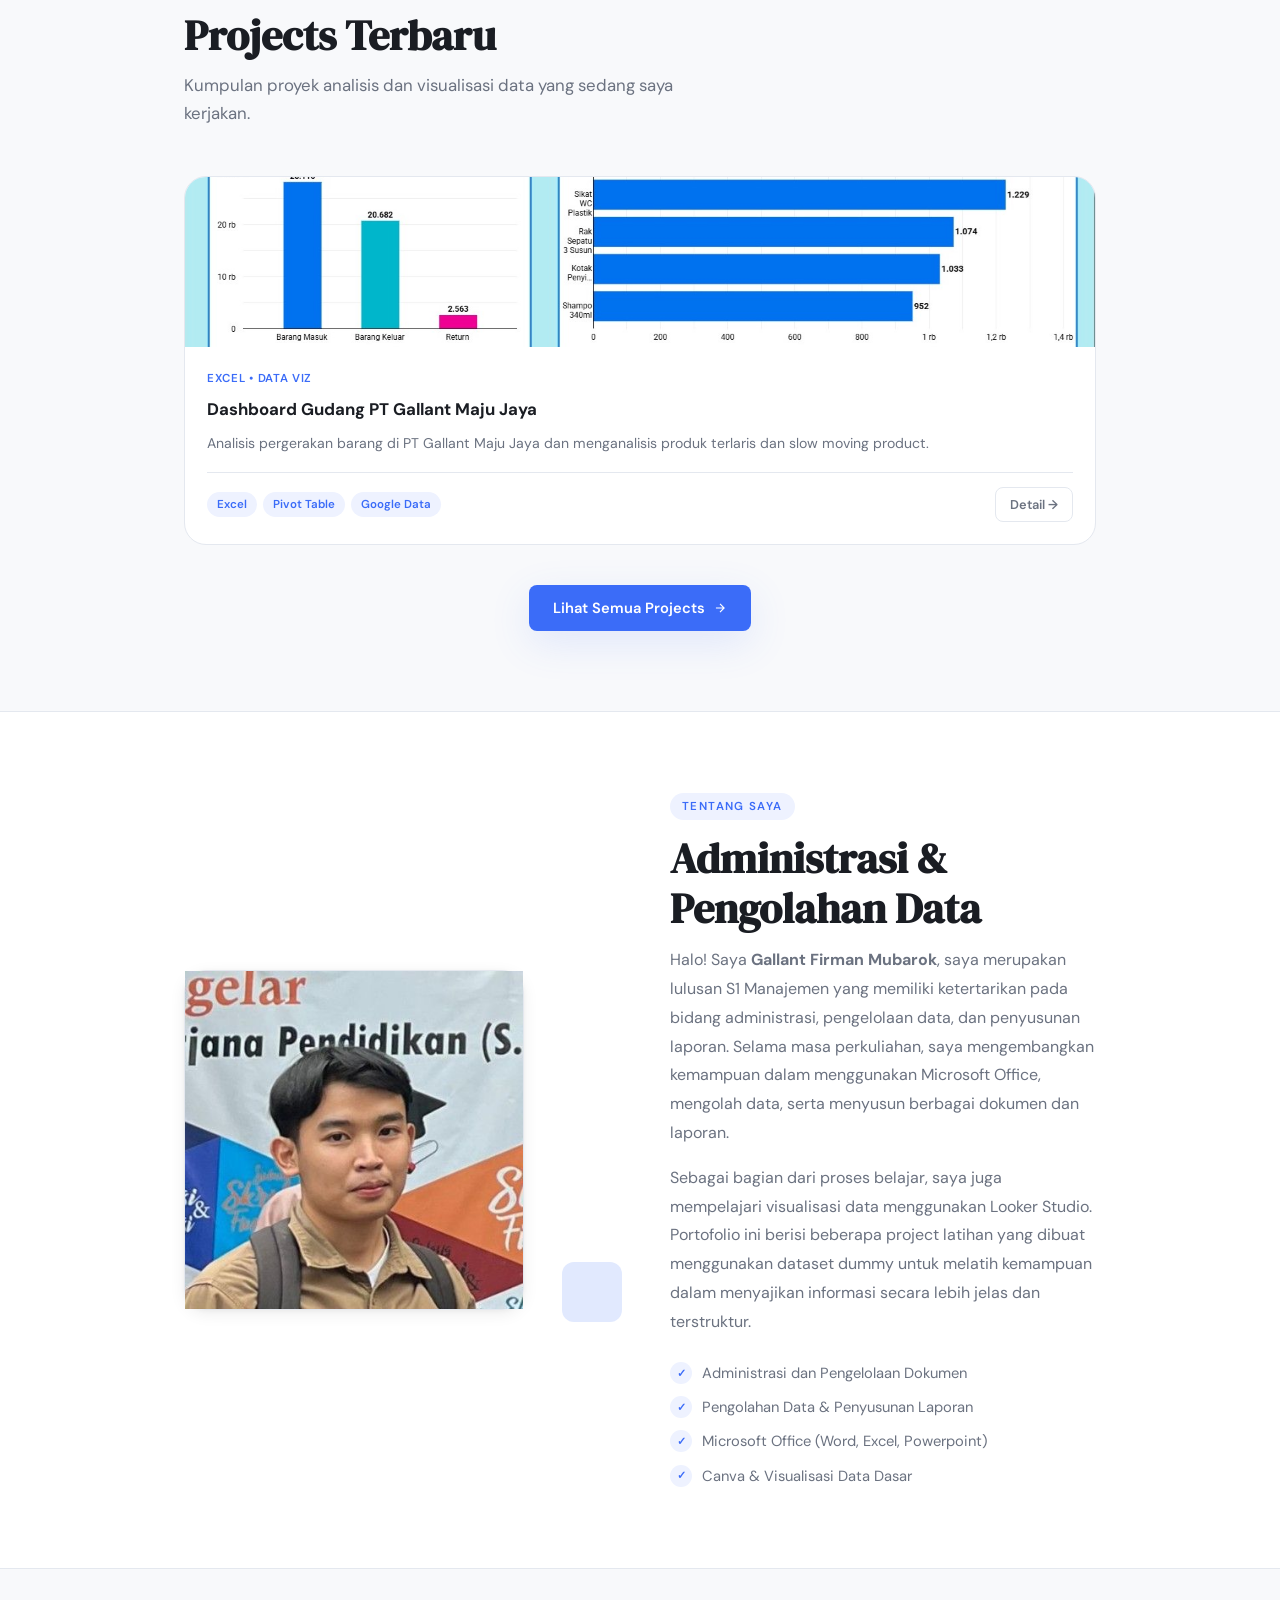
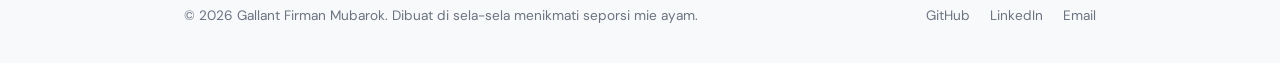
==== commit 27d146b2: "update v7" ====
--- a/index.html
+++ b/index.html
@@ -19,7 +19,7 @@
   <meta name="viewport" content="width=device-width, initial-scale=1.0">
 
   <!-- Judul tab browser -->
-  <title>Portflio Gallant</title>
+  <title>Portfolio Gallant</title>
 
   <!-- Deskripsi untuk mesin pencari (SEO) -->
   <meta name="description" content="Portfolio data visualization dan dashboard oleh [Gallant Firman Mubarok], data enthusiast yang sedang belajar analisis data.">
@@ -157,7 +157,7 @@
       <div class="container">
 
         <span class="section-label">Kemampuan</span>
-        <h2 class="section-title">Tools &amp; Skill</h2>
+        <h2 class="section-title">Tools &amp; Skills</h2>
         <p class="section-subtitle">
           Skill yang sedang saya pelajari dan kembangkan dalam perjalanan menjadi Administrative Support.
         </p>
@@ -188,7 +188,7 @@
           
           <div class="skill-card fade-up">
             <div class="skill-icon">🖥️</div>
-            <div class="skill-name">Microsoft Powerpoint</div>
+            <div class="skill-name">Microsoft PowerPoint</div>
             <div class="skill-level">Familiar</div>
             <div class="skill-bar">
               <div class="skill-bar-fill" data-width="70"></div>
@@ -206,7 +206,7 @@
 
           <div class="skill-card fade-up">
             <div class="skill-icon">🔢</div>
-            <div class="skill-name">Google Data Studio</div>
+            <div class="skill-name">Looker Studio</div>
             <div class="skill-level">Learning</div>
             <div class="skill-bar">
               <div class="skill-bar-fill" data-width="70"></div>
@@ -303,7 +303,7 @@
 
             <!-- GANTI dengan cerita personalmu! -->
             <p style="color: var(--color-muted); line-height: 1.8; margin-bottom: 16px;">
-              Halo! Saya <strong>Gallant Firman Mubarok</strong>, Saya merupakan lulusan S1 Manajemen yang memiliki ketertarikan pada bidang
+              Halo! Saya <strong>Gallant Firman Mubarok</strong>, saya merupakan lulusan S1 Manajemen yang memiliki ketertarikan pada bidang
               administrasi, pengelolaan data, dan penyusunan laporan. Selama masa perkuliahan, saya mengembangkan kemampuan dalam menggunakan Microsoft Office,
               mengolah data, serta menyusun berbagai dokumen dan laporan.
     
@@ -335,7 +335,7 @@
   <footer>
     <div class="container footer-inner">
       <p class="footer-copy">
-        © <span class="footer-year"></span> Gallant Firman Mubarok. Dibuat di sela - sela menikmati seporsi mie ayam.
+        © <span class="footer-year"></span> Gallant Firman Mubarok. Dibuat di sela-sela menikmati seporsi mie ayam.
       </p>
       <nav class="footer-links">
         <a href="https://github.com/gallantfirman13-bot" target="_blank" rel="noopener">GitHub</a>
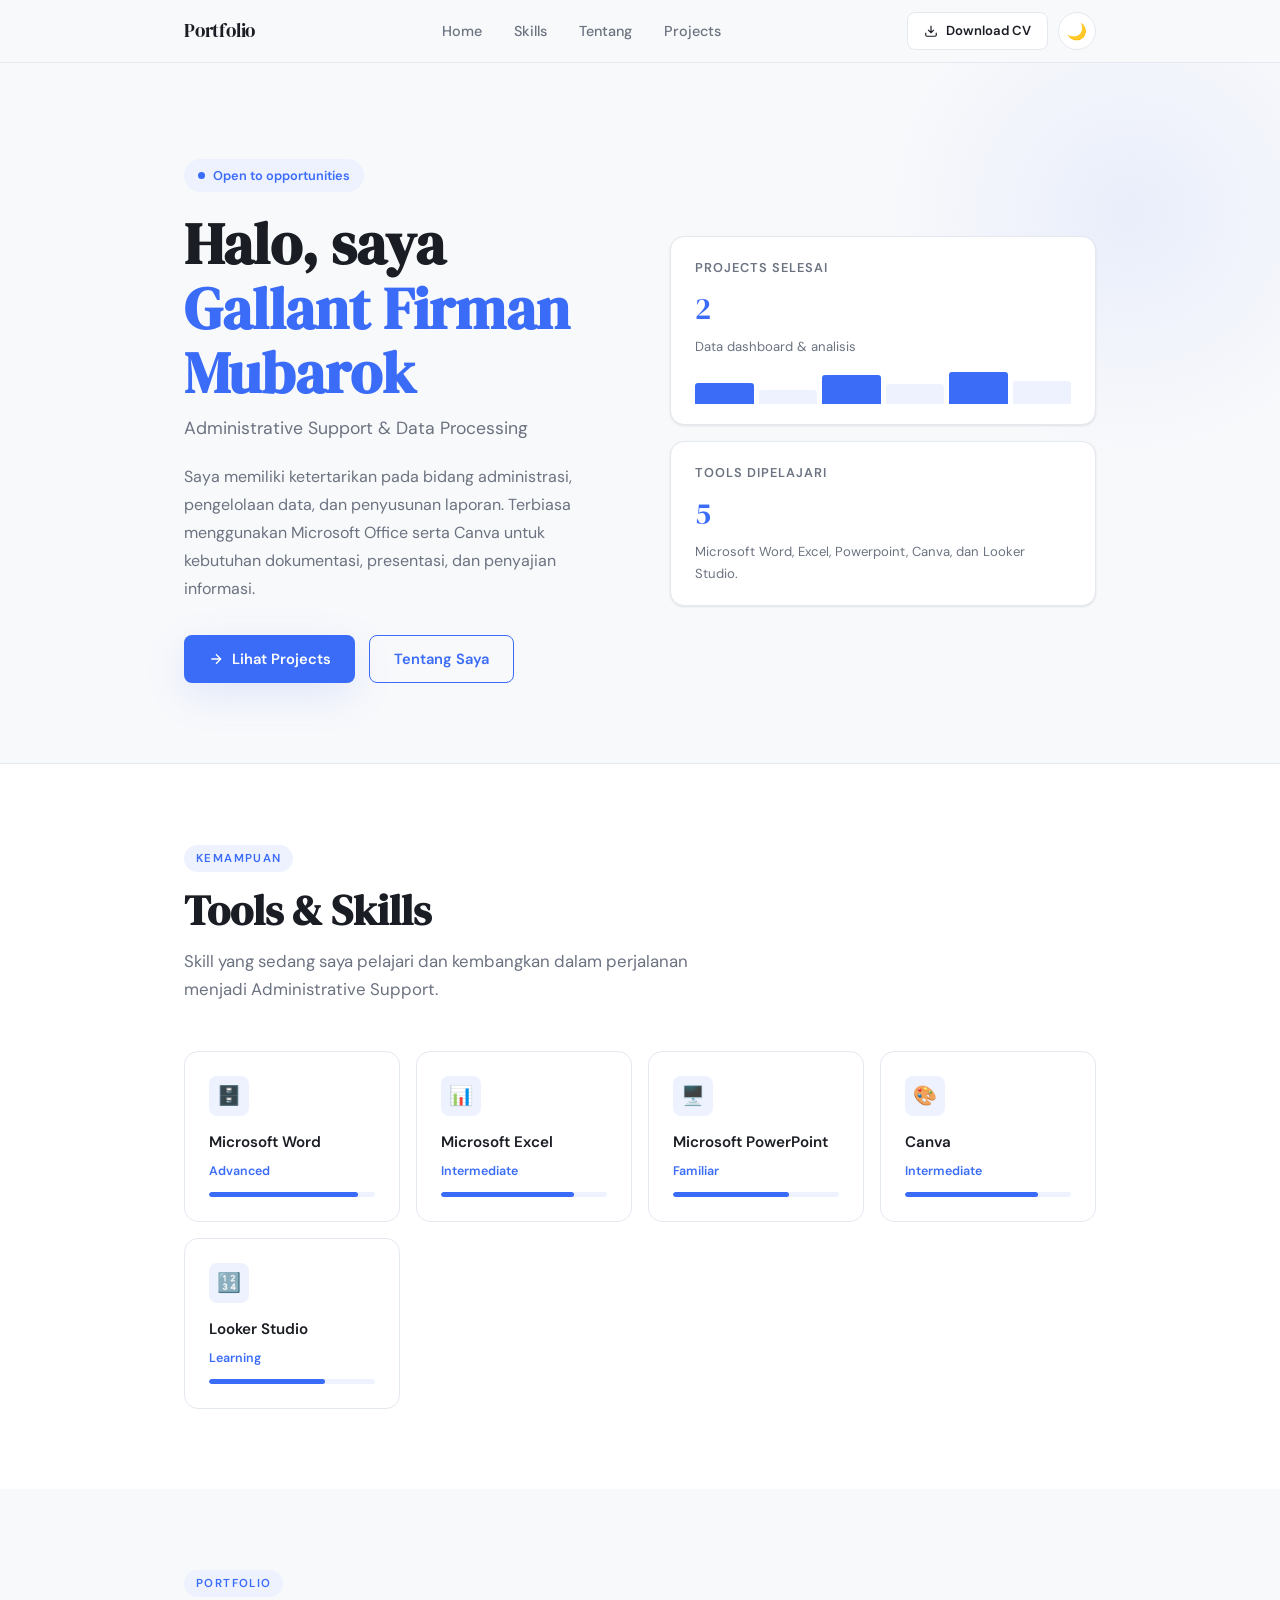
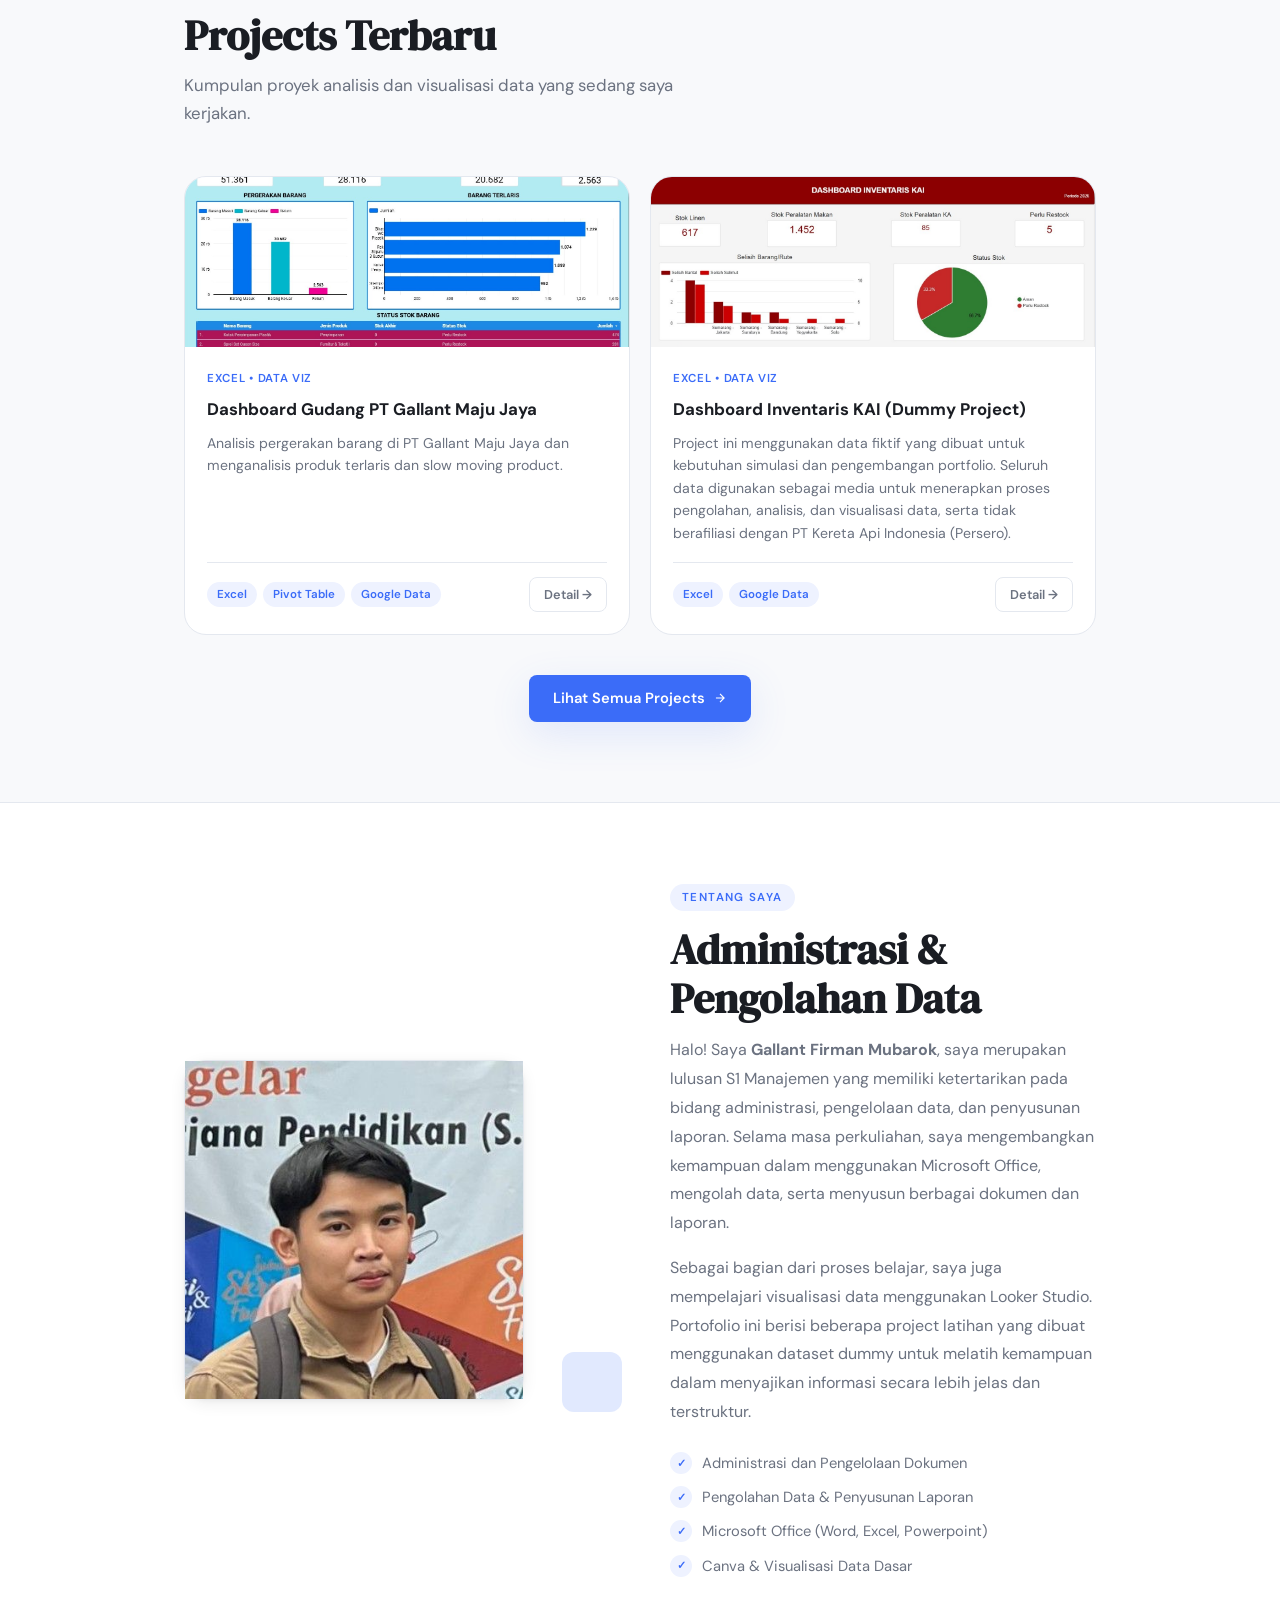
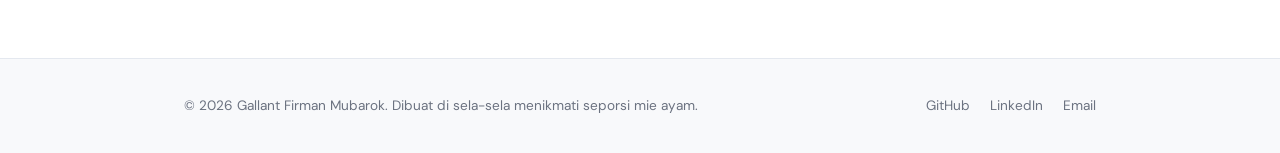
==== commit f63864da: "mega update" ====
--- a/index.html
+++ b/index.html
@@ -126,7 +126,7 @@
 
             <div class="stat-card fade-up">
               <div class="label">Projects Selesai</div>
-              <div class="value">1</div>
+              <div class="value">2</div>
               <div class="desc">Data dashboard &amp; analisis</div>
               <!-- Bar chart mini dekoratif -->
               <div class="mini-chart">
@@ -253,13 +253,35 @@
                   <span class="tag">Pivot Table</span>
                   <span class="tag">Google Data</span>
                 </div>
-                <a href="projects.html" class="btn btn-ghost" style="padding:6px 14px; font-size:.8rem">
+                <a href="projects.html#project-1" class="btn btn-ghost" style="padding:6px 14px; font-size:.8rem">
                   Detail →
                 </a>
               </div>
             </div>
           </article>
 
+          <!-- Card Project 2 -->
+<article class="project-card fade-up">
+  <div class="project-thumb" style="padding:0; overflow:hidden;">
+    <img src="images/dashboard-thumb-2.jpg"
+         alt="Nama Project Baru"
+         style="width:100%; height:100%; object-fit:cover; object-position:top;">
+  </div>
+  <div class="project-body">
+    <div class="project-tag">Excel • Data Viz</div>
+    <h3 class="project-title">Dashboard Inventaris KAI (Dummy Project)</h3>
+    <p class="project-desc">Project ini menggunakan data fiktif yang dibuat untuk kebutuhan simulasi dan pengembangan portfolio. Seluruh data digunakan sebagai media untuk menerapkan proses pengolahan, analisis, dan visualisasi data, serta tidak berafiliasi dengan PT Kereta Api Indonesia (Persero).</p>
+    <div class="project-footer">
+      <div class="project-tools">
+        <span class="tag">Excel</span>
+        <span class="tag">Google Data</span>
+      </div>
+      <a href="projects.html#project-2" class="btn btn-ghost" style="padding:6px 14px; font-size:.8rem">
+        Detail →
+      </a>
+    </div>
+  </div>
+</article>
           
 
                  </div><!-- /projects-grid -->
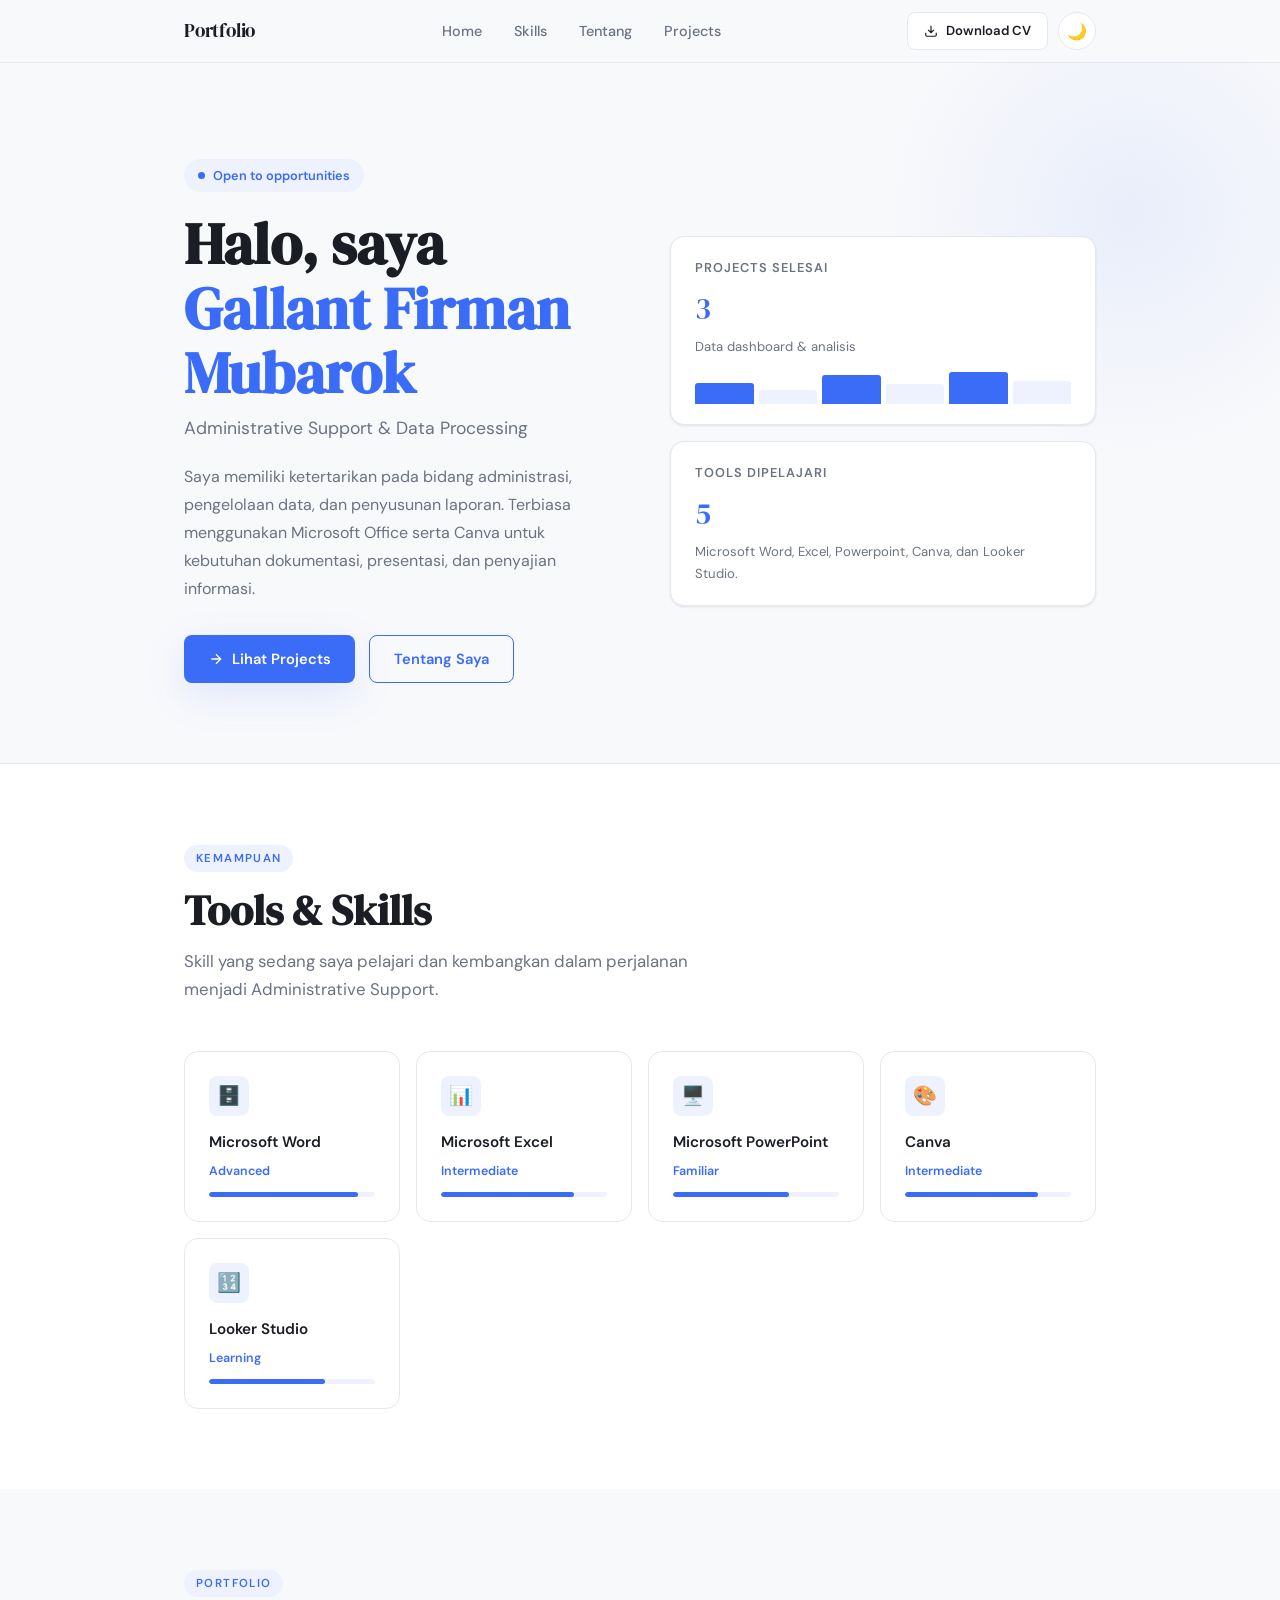
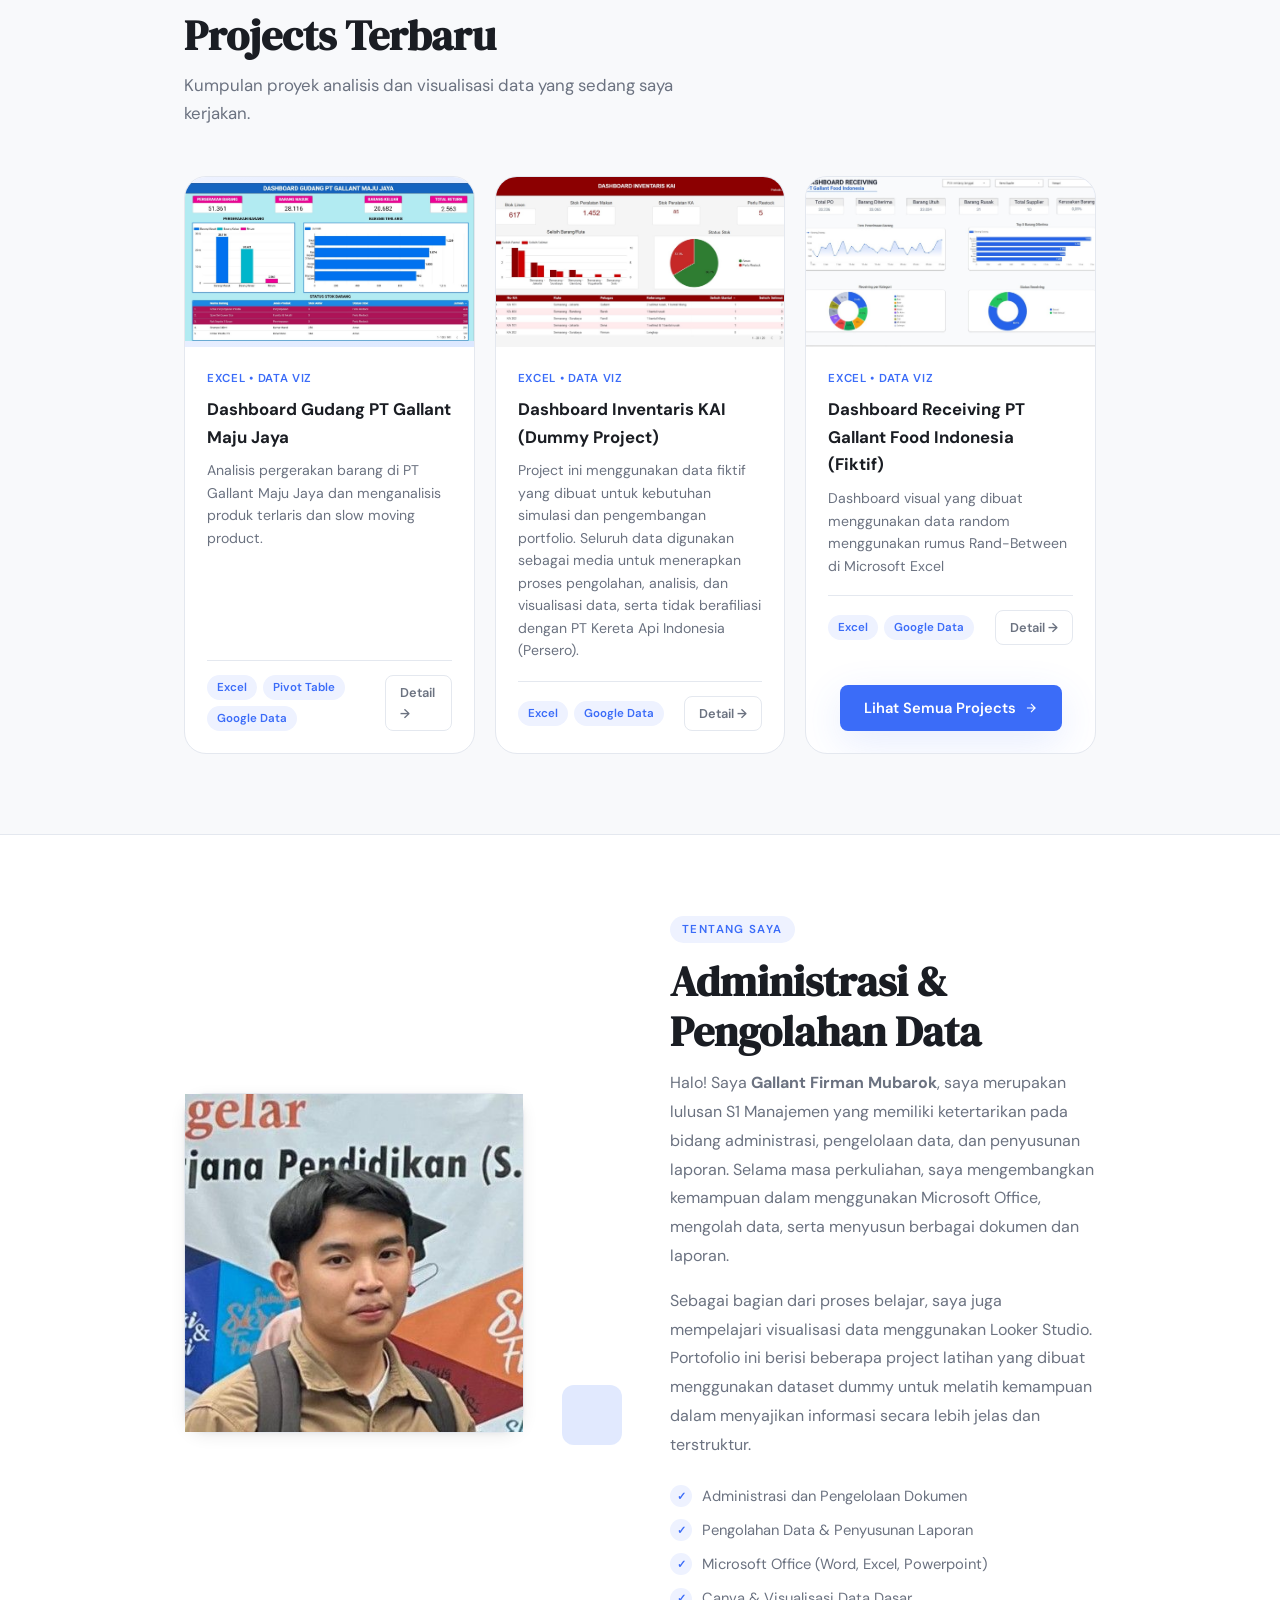
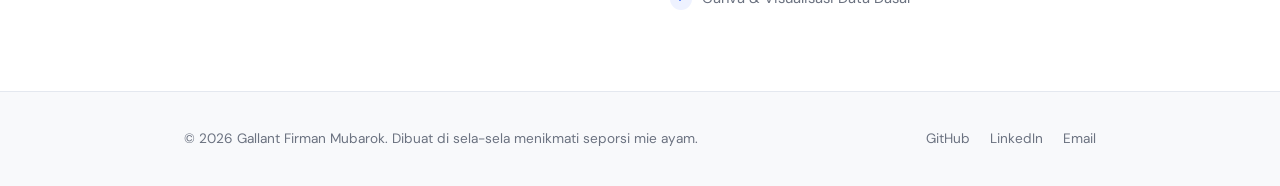
==== commit d83a595d: "Adding third project" ====
--- a/index.html
+++ b/index.html
@@ -126,7 +126,7 @@
 
             <div class="stat-card fade-up">
               <div class="label">Projects Selesai</div>
-              <div class="value">2</div>
+              <div class="value">3</div>
               <div class="desc">Data dashboard &amp; analisis</div>
               <!-- Bar chart mini dekoratif -->
               <div class="mini-chart">
@@ -282,6 +282,25 @@
     </div>
   </div>
 </article>
+ <!-- Card Project 3 -->
+<article class="project-card fade-up">
+  <div class="project-thumb" style="padding:0; overflow:hidden;">
+    <img src="images/dashboard-thumb-3.jpg"
+         alt="Project PT Gallant Food Indonesia"
+         style="width:100%; height:100%; object-fit:cover; object-position:top;">
+  </div>
+  <div class="project-body">
+    <div class="project-tag">Excel • Data Viz</div>
+    <h3 class="project-title">Dashboard Receiving PT Gallant Food Indonesia (Fiktif)</h3>
+    <p class="project-desc">Dashboard visual yang dibuat menggunakan data random menggunakan rumus Rand-Between di Microsoft Excel</p>
+    <div class="project-footer">
+      <div class="project-tools">
+        <span class="tag">Excel</span>
+        <span class="tag">Google Data</span>
+      </div>
+      <a href="projects.html#project-3" class="btn btn-ghost" style="padding:6px 14px; font-size:.8rem">
+        Detail →
+      </a>
           
 
                  </div><!-- /projects-grid -->
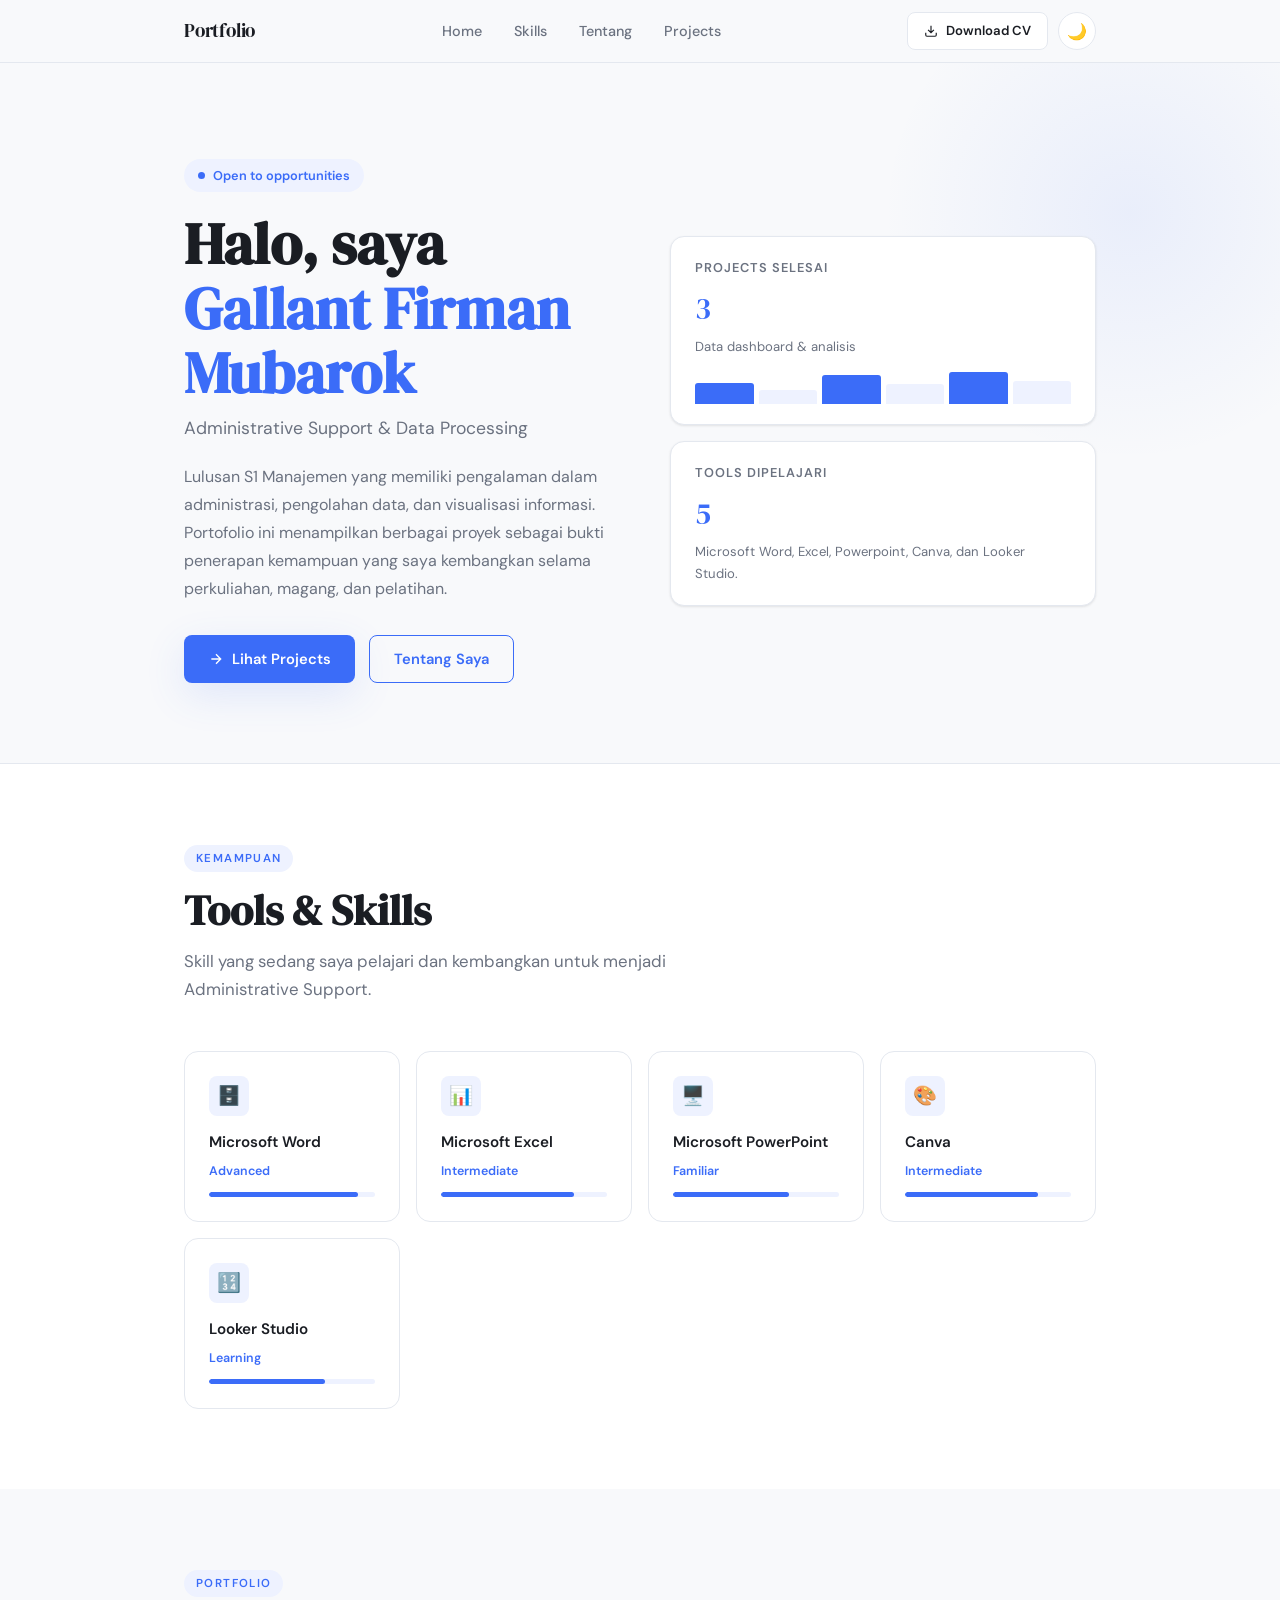
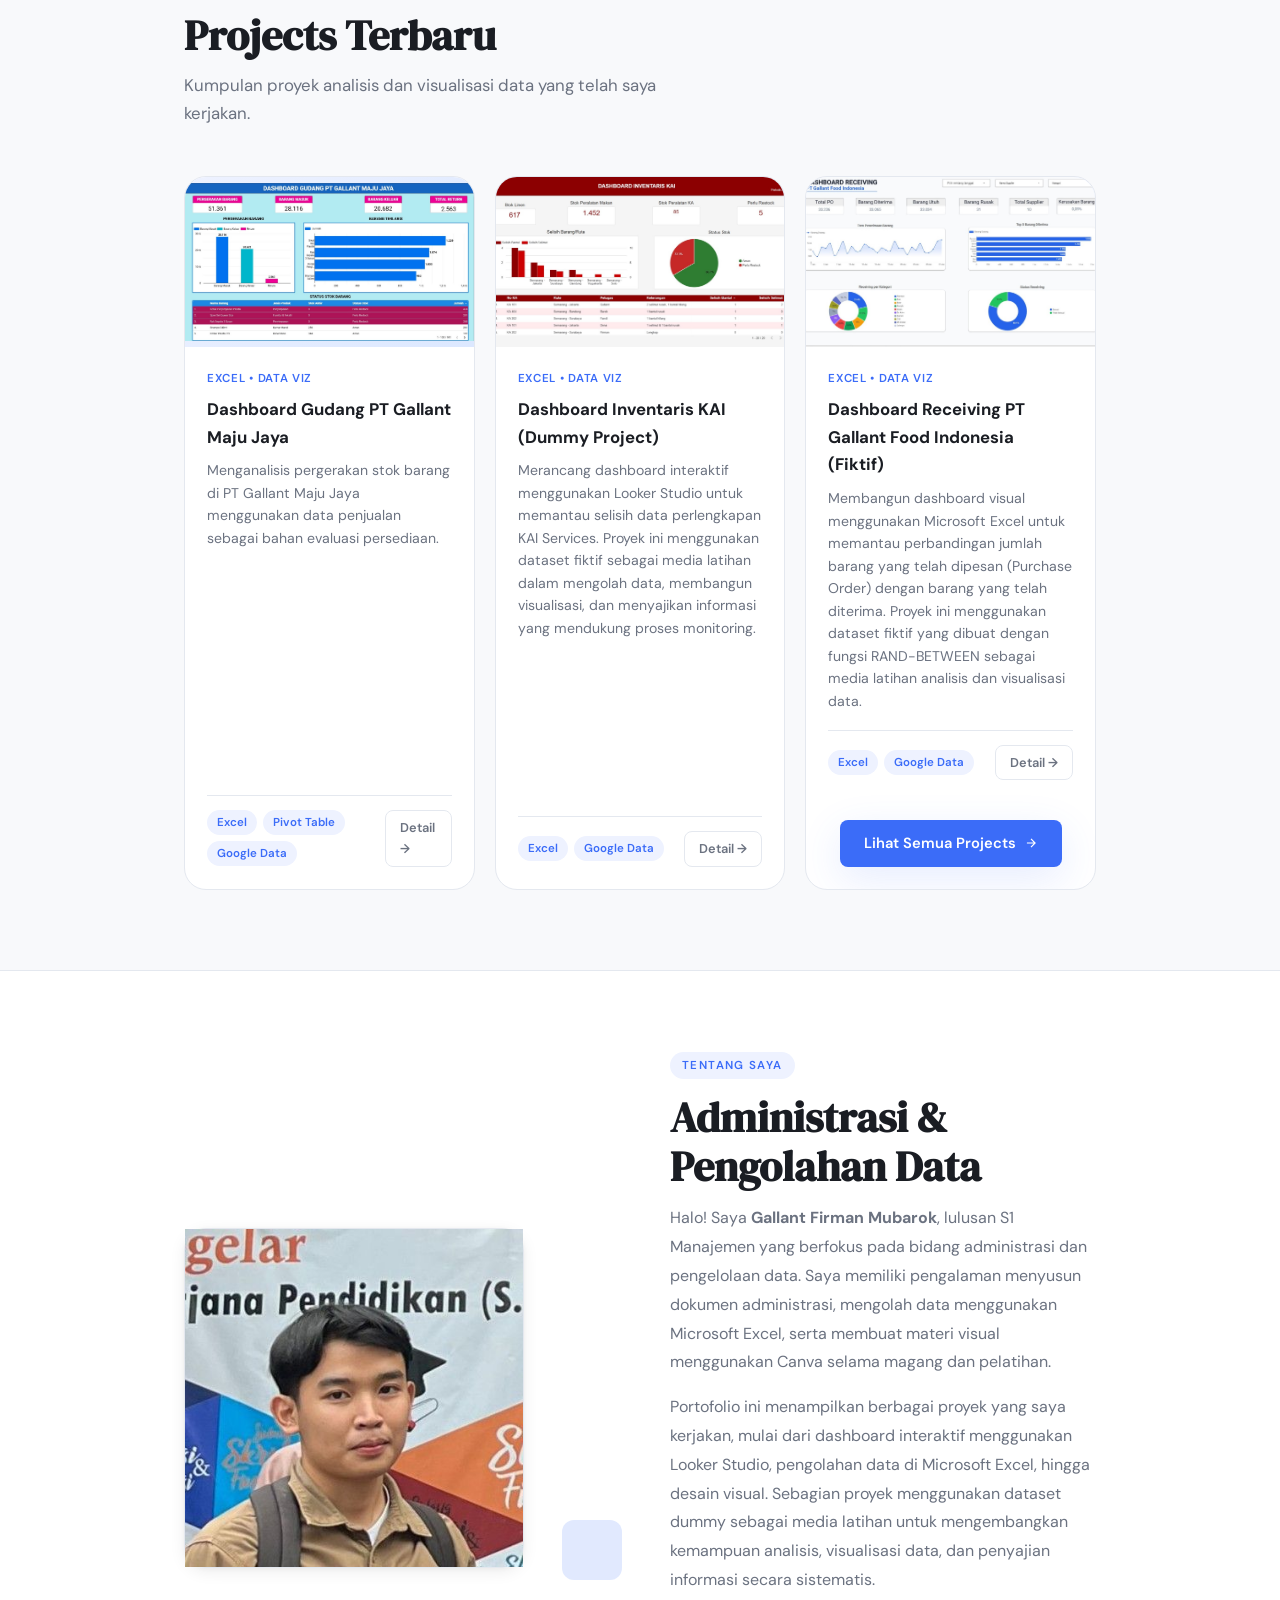
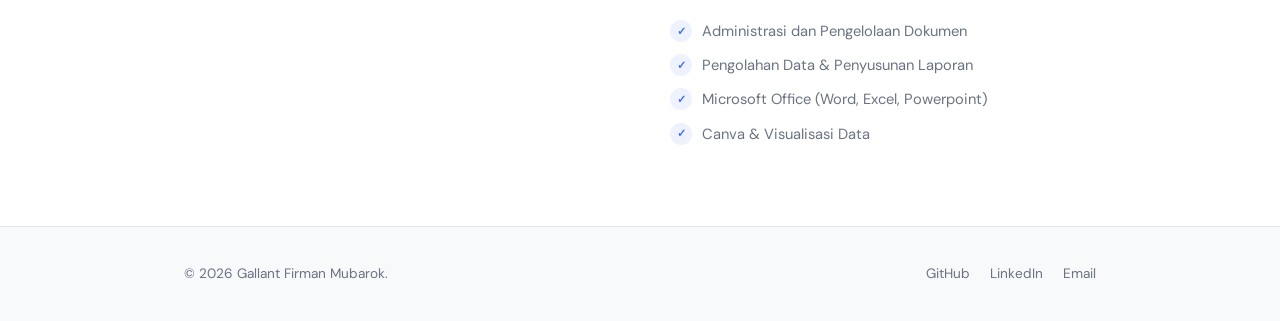
==== commit d577a630: "updating details" ====
--- a/index.html
+++ b/index.html
@@ -104,7 +104,7 @@
 
             <!-- Deskripsi singkat — GANTI dengan deskripsimu! -->
             <p class="hero-desc">
-              Saya memiliki ketertarikan pada bidang administrasi, pengelolaan data, dan penyusunan laporan. Terbiasa menggunakan Microsoft Office serta Canva untuk kebutuhan dokumentasi, presentasi, dan penyajian informasi.
+              Lulusan S1 Manajemen yang memiliki pengalaman dalam administrasi, pengolahan data, dan visualisasi informasi. Portofolio ini menampilkan berbagai proyek sebagai bukti penerapan kemampuan yang saya kembangkan selama perkuliahan, magang, dan pelatihan.
             </p>
 
             <!-- Tombol aksi -->
@@ -159,7 +159,7 @@
         <span class="section-label">Kemampuan</span>
         <h2 class="section-title">Tools &amp; Skills</h2>
         <p class="section-subtitle">
-          Skill yang sedang saya pelajari dan kembangkan dalam perjalanan menjadi Administrative Support.
+          Skill yang sedang saya pelajari dan kembangkan untuk menjadi Administrative Support.
         </p>
 
         <!-- Grid skill — bisa ditambah / dikurangi sesuai kebutuhanmu -->
@@ -227,7 +227,7 @@
         <span class="section-label">Portfolio</span>
         <h2 class="section-title">Projects Terbaru</h2>
         <p class="section-subtitle">
-          Kumpulan proyek analisis dan visualisasi data yang sedang saya kerjakan.
+          Kumpulan proyek analisis dan visualisasi data yang telah saya kerjakan.
         </p>
 
         <div class="projects-grid">
@@ -245,7 +245,7 @@
               <div class="project-tag">Excel • Data Viz</div>
               <h3 class="project-title">Dashboard Gudang PT Gallant Maju Jaya</h3>
               <p class="project-desc">
-                Analisis pergerakan barang di PT Gallant Maju Jaya dan menganalisis produk terlaris dan slow moving product.
+                Menganalisis pergerakan stok barang di PT Gallant Maju Jaya menggunakan data penjualan sebagai bahan evaluasi persediaan.
               </p>
               <div class="project-footer">
                 <div class="project-tools">
@@ -270,7 +270,7 @@
   <div class="project-body">
     <div class="project-tag">Excel • Data Viz</div>
     <h3 class="project-title">Dashboard Inventaris KAI (Dummy Project)</h3>
-    <p class="project-desc">Project ini menggunakan data fiktif yang dibuat untuk kebutuhan simulasi dan pengembangan portfolio. Seluruh data digunakan sebagai media untuk menerapkan proses pengolahan, analisis, dan visualisasi data, serta tidak berafiliasi dengan PT Kereta Api Indonesia (Persero).</p>
+    <p class="project-desc">Merancang dashboard interaktif menggunakan Looker Studio untuk memantau selisih data perlengkapan KAI Services. Proyek ini menggunakan dataset fiktif sebagai media latihan dalam mengolah data, membangun visualisasi, dan menyajikan informasi yang mendukung proses monitoring.</p>
     <div class="project-footer">
       <div class="project-tools">
         <span class="tag">Excel</span>
@@ -292,7 +292,7 @@
   <div class="project-body">
     <div class="project-tag">Excel • Data Viz</div>
     <h3 class="project-title">Dashboard Receiving PT Gallant Food Indonesia (Fiktif)</h3>
-    <p class="project-desc">Dashboard visual yang dibuat menggunakan data random menggunakan rumus Rand-Between di Microsoft Excel</p>
+    <p class="project-desc">Membangun dashboard visual menggunakan Microsoft Excel untuk memantau perbandingan jumlah barang yang telah dipesan (Purchase Order) dengan barang yang telah diterima. Proyek ini menggunakan dataset fiktif yang dibuat dengan fungsi RAND-BETWEEN sebagai media latihan analisis dan visualisasi data.</p>
     <div class="project-footer">
       <div class="project-tools">
         <span class="tag">Excel</span>
@@ -344,14 +344,13 @@
 
             <!-- GANTI dengan cerita personalmu! -->
             <p style="color: var(--color-muted); line-height: 1.8; margin-bottom: 16px;">
-              Halo! Saya <strong>Gallant Firman Mubarok</strong>, saya merupakan lulusan S1 Manajemen yang memiliki ketertarikan pada bidang
-              administrasi, pengelolaan data, dan penyusunan laporan. Selama masa perkuliahan, saya mengembangkan kemampuan dalam menggunakan Microsoft Office,
-              mengolah data, serta menyusun berbagai dokumen dan laporan.
+              Halo! Saya <strong>Gallant Firman Mubarok</strong>, lulusan S1 Manajemen yang berfokus pada bidang administrasi dan pengelolaan data. 
+              Saya memiliki pengalaman menyusun dokumen administrasi, mengolah data menggunakan Microsoft Excel, serta membuat materi visual menggunakan Canva selama magang dan pelatihan.
     
             </p>
             <p style="color: var(--color-muted); line-height: 1.8; margin-bottom: 24px;">
-             Sebagai bagian dari proses belajar, saya juga mempelajari visualisasi data menggunakan Looker Studio. Portofolio ini berisi beberapa project latihan yang
-             dibuat menggunakan dataset dummy untuk melatih kemampuan dalam menyajikan informasi secara lebih jelas dan terstruktur.
+             Portofolio ini menampilkan berbagai proyek yang saya kerjakan, mulai dari dashboard interaktif menggunakan Looker Studio, pengolahan data di Microsoft Excel, hingga desain visual. 
+             Sebagian proyek menggunakan dataset dummy sebagai media latihan untuk mengembangkan kemampuan analisis, visualisasi data, dan penyajian informasi secara sistematis.
                       </p>
 
             <!-- Checklist hal-hal tentang kamu -->
@@ -359,7 +358,7 @@
               <li>Administrasi dan Pengelolaan Dokumen</li>
               <li>Pengolahan Data &amp; Penyusunan Laporan</li>
               <li>Microsoft Office (Word, Excel, Powerpoint)</li>
-              <li>Canva &amp; Visualisasi Data Dasar</li>
+              <li>Canva &amp; Visualisasi Data</li>
             </ul>
 
           </div>
@@ -376,7 +375,7 @@
   <footer>
     <div class="container footer-inner">
       <p class="footer-copy">
-        © <span class="footer-year"></span> Gallant Firman Mubarok. Dibuat di sela-sela menikmati seporsi mie ayam.
+        © <span class="footer-year"></span> Gallant Firman Mubarok.
       </p>
       <nav class="footer-links">
         <a href="https://github.com/gallantfirman13-bot" target="_blank" rel="noopener">GitHub</a>
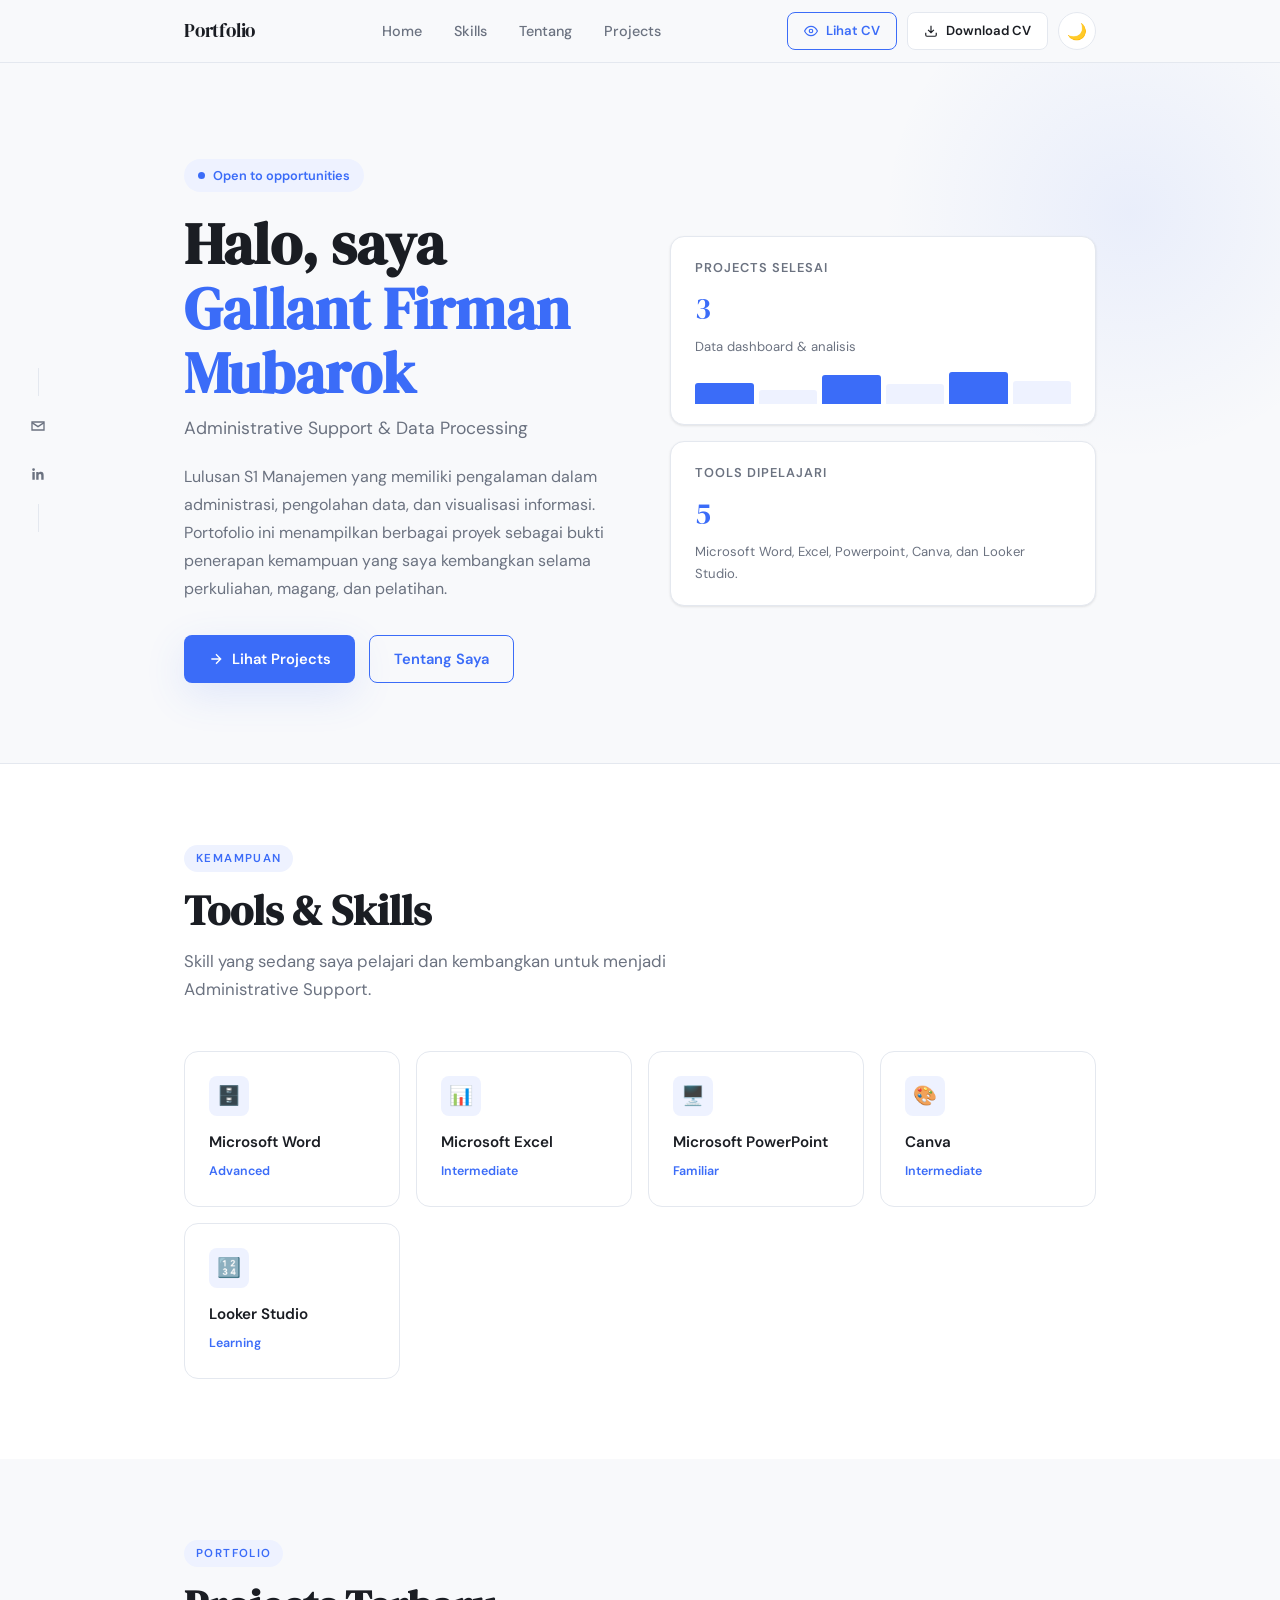
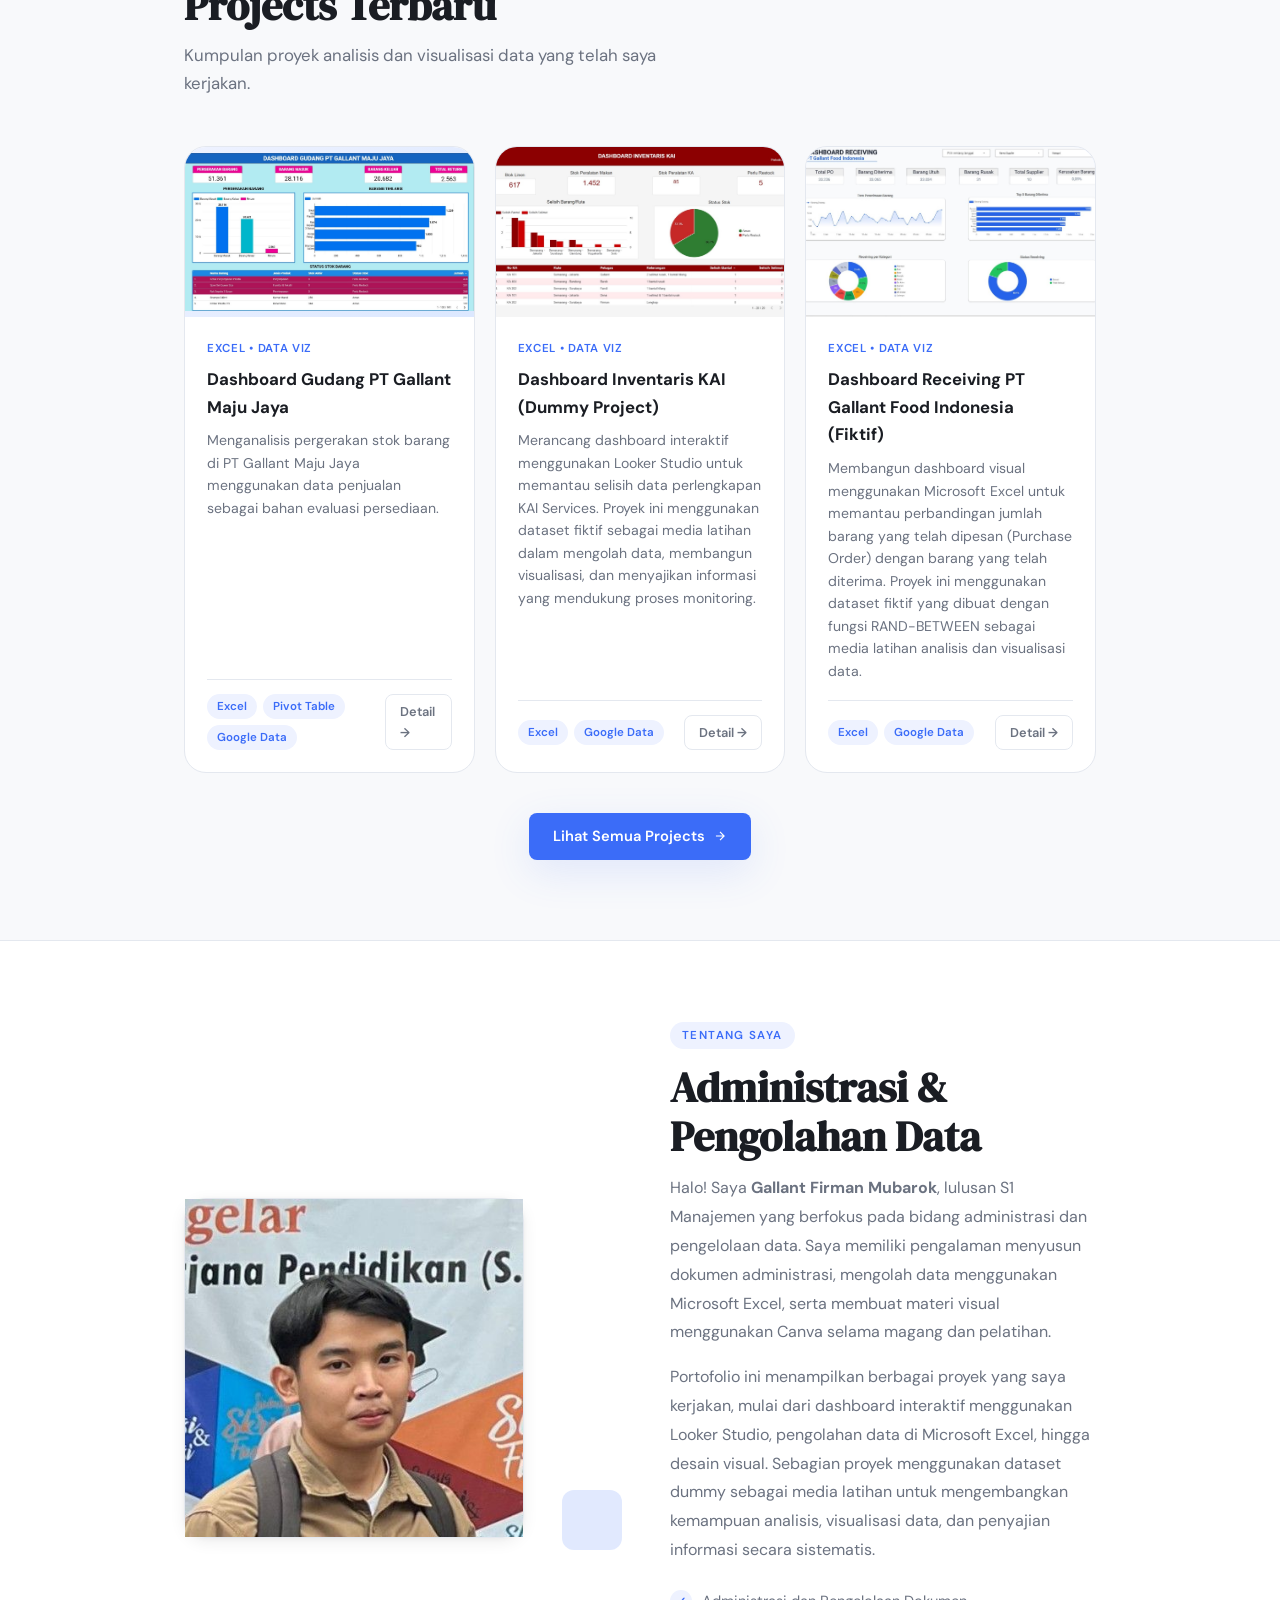
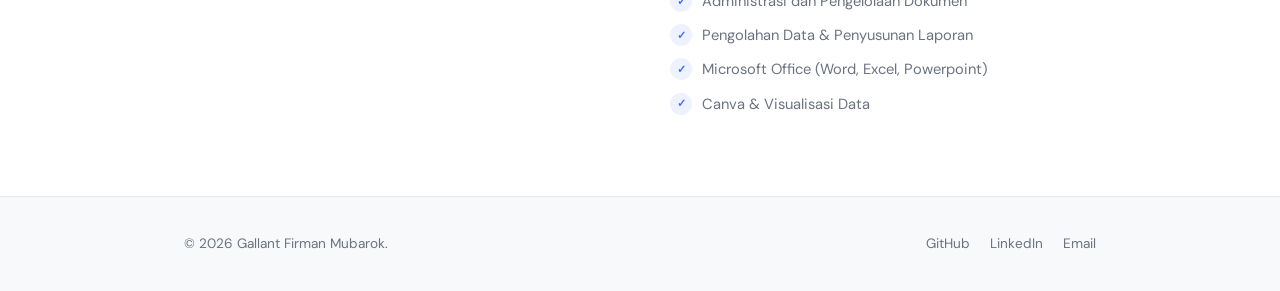
==== commit 04ee465d: "Changing UI & UX" ====
--- a/index.html
+++ b/index.html
@@ -51,7 +51,15 @@
 
       <!-- Tombol dark mode + hamburger -->
       <div style="display:flex; align-items:center; gap:10px;">
-        <!-- Tombol Download CV -->
+        <!-- Tombol Lihat CV (preview, buka tab baru — TANPA atribut download) -->
+        <a href="cv/cv-gallant.pdf" target="_blank" rel="noopener" class="btn btn-outline" style="padding:7px 16px; font-size:.82rem;">
+          <svg width="14" height="14" fill="none" stroke="currentColor" stroke-width="2" viewBox="0 0 24 24">
+            <path d="M1 12s4-8 11-8 11 8 11 8-4 8-11 8-11-8-11-8z"/>
+            <circle cx="12" cy="12" r="3"/>
+          </svg>
+          Lihat CV
+        </a>
+        <!-- Tombol Download CV (unduh langsung) -->
         <a href="cv/cv-gallant.pdf" download class="btn btn-download" style="padding:7px 16px; font-size:.82rem;">
           <svg width="14" height="14" fill="none" stroke="currentColor" stroke-width="2" viewBox="0 0 24 24">
             <path d="M21 15v4a2 2 0 01-2 2H5a2 2 0 01-2-2v-4M7 10l5 5 5-5M12 15V3"/>
@@ -165,24 +173,21 @@
         <!-- Grid skill — bisa ditambah / dikurangi sesuai kebutuhanmu -->
         <div class="skills-grid">
 
-          <!-- Setiap .skill-card adalah satu kotak skill -->
+          <!-- Setiap .skill-card adalah satu kotak skill.
+               CATATAN: sengaja TIDAK pakai progress bar persentase (mis. "80%") lagi —
+               angka self-rated begitu gampang dipertanyakan ("kenapa cuma 80%?") dan
+               terkesan seolah presisi padahal subjektif. Label kualitatif (Advanced /
+               Intermediate / dst) tetap dipakai karena tidak mengklaim ukuran pasti. -->
            <div class="skill-card fade-up">
             <div class="skill-icon">🗄️</div>
             <div class="skill-name">Microsoft Word</div>
             <div class="skill-level">Advanced</div>
-            <div class="skill-bar">
-              <div class="skill-bar-fill" data-width="90"></div>
-            </div>
           </div>
 
           <div class="skill-card fade-up">
             <div class="skill-icon">📊</div>
             <div class="skill-name">Microsoft Excel</div>
             <div class="skill-level">Intermediate</div>
-            <!-- data-width = persentase progress bar, diambil JS -->
-            <div class="skill-bar">
-              <div class="skill-bar-fill" data-width="80"></div>
-            </div>
           </div>
 
           
@@ -190,27 +195,18 @@
             <div class="skill-icon">🖥️</div>
             <div class="skill-name">Microsoft PowerPoint</div>
             <div class="skill-level">Familiar</div>
-            <div class="skill-bar">
-              <div class="skill-bar-fill" data-width="70"></div>
-            </div>
           </div>
 
           <div class="skill-card fade-up">
             <div class="skill-icon">🎨</div>
             <div class="skill-name">Canva</div>
             <div class="skill-level">Intermediate</div>
-            <div class="skill-bar">
-              <div class="skill-bar-fill" data-width="80"></div>
-            </div>
           </div>
 
           <div class="skill-card fade-up">
             <div class="skill-icon">🔢</div>
             <div class="skill-name">Looker Studio</div>
             <div class="skill-level">Learning</div>
-            <div class="skill-bar">
-              <div class="skill-bar-fill" data-width="70"></div>
-            </div>
           </div>
 
           
@@ -301,7 +297,9 @@
       <a href="projects.html#project-3" class="btn btn-ghost" style="padding:6px 14px; font-size:.8rem">
         Detail →
       </a>
-          
+    </div>
+  </div>
+</article>
 
                  </div><!-- /projects-grid -->
 
@@ -389,6 +387,28 @@
   <!-- Hubungkan file JavaScript — taruh di paling bawah agar HTML
        selesai dimuat dulu sebelum JS dijalankan -->
   <!-- Tombol Back to Top -->
+  <!-- ==================== FLOATING KONTAK CEPAT ====================
+       Sengaja cuma 2 ikon kecil + garis tipis (bukan tombol besar/berteks)
+       biar tetap ringan & tidak berkesan padat. Ditaruh di kiri (bukan kanan)
+       supaya tidak numpuk dengan tombol "Back to Top" yang di kanan-bawah.
+       Otomatis disembunyikan di layar sempit (lihat CSS .contact-float),
+       karena di situ kontak sudah cukup terwakili lewat footer. -->
+  <div class="contact-float">
+    <span class="contact-float-line"></span>
+    <a href="mailto:gallantfirman13@gmail.com" class="icon-btn" aria-label="Kirim Email" title="Kirim Email">
+      <svg width="16" height="16" fill="none" stroke="currentColor" stroke-width="2" viewBox="0 0 24 24">
+        <path d="M3 6h18v12H3z"/>
+        <path d="M3 7l9 6 9-6"/>
+      </svg>
+    </a>
+    <a href="https://www.linkedin.com/in/gallant-firman-39151b2b7/" target="_blank" rel="noopener" class="icon-btn" aria-label="Buka LinkedIn" title="LinkedIn">
+      <svg width="16" height="16" fill="currentColor" viewBox="0 0 24 24">
+        <path d="M20.45 20.45h-3.56v-5.57c0-1.33-.02-3.04-1.85-3.04-1.85 0-2.14 1.45-2.14 2.94v5.67H9.34V9h3.42v1.56h.05c.48-.9 1.64-1.85 3.38-1.85 3.6 0 4.27 2.37 4.27 5.46zM5.34 7.43a2.06 2.06 0 110-4.13 2.06 2.06 0 010 4.13zM7.12 20.45H3.56V9h3.56z"/>
+      </svg>
+    </a>
+    <span class="contact-float-line"></span>
+  </div>
+
   <button class="back-to-top" id="backToTop" aria-label="Kembali ke atas">
     <svg width="18" height="18" fill="none" stroke="currentColor" stroke-width="2.5" viewBox="0 0 24 24">
       <path d="M18 15l-6-6-6 6"/>
--- a/css/style.css
+++ b/css/style.css
@@ -242,6 +242,26 @@
 .theme-toggle:hover {
   border-color: var(--color-accent);
   transform: rotate(20deg) scale(1.1);
+}
+
+/* --- TOMBOL KONTAK CEPAT (ikon bulat, Email / LinkedIn dsb) --- */
+.icon-btn {
+  width: 42px; height: 42px;
+  border-radius: 50%;
+  background: var(--color-surface);
+  border: 1.5px solid var(--color-border);
+  color: var(--color-text);
+  cursor: pointer;
+  display: inline-flex; align-items: center; justify-content: center;
+  transition: var(--transition);
+  flex-shrink: 0;
+}
+.icon-btn:hover {
+  border-color: var(--color-accent);
+  color: var(--color-accent);
+  transform: translateY(-2px);
+  box-shadow: var(--shadow-sm);
+  text-decoration: none;
 }
 
 /* --- BACK TO TOP BUTTON --- */
@@ -272,6 +292,45 @@
   transform: translateY(-3px);
 }
 
+/* --- FLOATING KONTAK CEPAT (Email/LinkedIn) ---
+   Sengaja dibuat kecil & minim: cuma 2 ikon + garis tipis, tanpa background
+   kotak besar, supaya tidak berkesan padat / mengganggu konten utama.
+   Ditaruh di kiri layar (bukan kanan, biar tidak numpuk sama back-to-top). */
+.contact-float {
+  position: fixed;
+  left: 20px;
+  top: 50%;
+  transform: translateY(-50%);
+  display: flex;
+  flex-direction: column;
+  align-items: center;
+  gap: 12px;
+  z-index: 90;
+}
+.contact-float-line {
+  width: 1px;
+  height: 28px;
+  background: var(--color-border);
+}
+.contact-float .icon-btn {
+  width: 36px; height: 36px;
+  background: transparent;      /* transparan, bukan kotak solid, biar ringan */
+  border: none;
+  color: var(--color-muted);
+}
+.contact-float .icon-btn:hover {
+  color: var(--color-accent);
+  transform: translateY(-2px);
+  box-shadow: none;
+}
+
+/* Disembunyikan di layar sempit — di situ ruang kosong di kiri/kanan
+   konten sudah terlalu tipis, jadi berpotensi numpuk sama isi halaman.
+   Kontak tetap bisa diakses lewat footer & navbar (Lihat CV/LinkedIn). */
+@media (max-width: 1100px) {
+  .contact-float { display: none; }
+}
+
 
 
 /* --- 7. HERO SECTION (bagian paling atas home) --- */
@@ -452,22 +511,7 @@
   font-size: .78rem;
   color: var(--color-accent);
   font-weight: 600;
-  margin-bottom: 10px;
-}
-
-/* Progress bar skill */
-.skill-bar {
-  height: 5px;
-  background: var(--color-accent-lt);
-  border-radius: 99px;
-  overflow: hidden;
-}
-.skill-bar-fill {
-  height: 100%;
-  background: var(--color-accent);
-  border-radius: 99px;
-  width: 0;                         /* mulai dari 0, dianimasi JS */
-  transition: width 1s ease .3s;    /* animasi melebar */
+  margin-bottom: 0;
 }
 
 
@@ -695,7 +739,7 @@
 .detail-card p  { font-size: .93rem; line-height: 1.65; }
 
 /* Area screenshot dashboard */
-.viz-section { padding: 48px 0; border-bottom: 1px solid var(--color-border); }
+.viz-section { padding: 32px 0; border-bottom: 1px dashed var(--color-border); }
 .viz-section h2 { font-family: var(--font-heading); font-size: 1.5rem; margin-bottom: 20px; }
 
 .screenshot-area {
@@ -723,7 +767,7 @@
 .screenshot-area.has-image img { border-radius: var(--radius-md); max-height: 480px; object-fit: contain; }
 
 /* Insight list */
-.insights-section { padding: 48px 0; border-bottom: 1px solid var(--color-border); }
+.insights-section { padding: 32px 0; border-bottom: 1px dashed var(--color-border); }
 .insights-section h2 { font-family: var(--font-heading); font-size: 1.5rem; margin-bottom: 24px; }
 
 .insight-list { display: flex; flex-direction: column; gap: 14px; }
@@ -752,7 +796,7 @@
 .insight-item p { font-size: .93rem; line-height: 1.65; }
 
 /* Bagian link GitHub & sumber */
-.links-section { padding: 48px 0; }
+.links-section { padding: 32px 0 0; }
 .links-section h2 { font-family: var(--font-heading); font-size: 1.5rem; margin-bottom: 20px; }
 .project-links { display: flex; gap: 14px; flex-wrap: wrap; }
 
@@ -844,25 +888,86 @@
    TAMBAHAN: PROJECT SECTIONS & FLYER GRID
    ============================================================ */
 
-/* --- Pemisah antar section project --- */
+/* --- Pemisah antar section project ---
+   Sekarang tiap project sudah jadi "kartu" accordion sendiri (lihat .project-section
+   di bawah), jadi divider ini cukup jadi jarak kosong antar kartu. */
 .section-divider {
   border: none;
-  border-top: 2px dashed var(--color-border);
-  margin: 56px 0;
-}
-
-/* --- Header tiap section project --- */
+  margin: 24px 0;
+}
+
+/* --- Tiap project jadi accordion tersendiri (elemen <details>) ---
+   Defaultnya cuma judul yang kelihatan (summary). Klik untuk buka isinya.
+   Ini kunci biar Dashboard 1, 2, 3 gak keliatan sekaligus / nyambung terus. */
 .project-section {
-  padding: 48px 0 32px;
-}
-
+  background: var(--color-surface);
+  border: 1px solid var(--color-border);
+  border-radius: var(--radius-lg);
+  box-shadow: var(--shadow-sm);
+  position: relative;
+  overflow: hidden;
+  margin-bottom: 20px;
+  transition: box-shadow var(--transition);
+}
+
+.project-section[open] {
+  box-shadow: var(--shadow-md);
+}
+
+/* Aksen warna tipis di sisi kiri kartu, penanda "ini satu blok utuh" */
+.project-section::before {
+  content: "";
+  position: absolute;
+  top: 0; left: 0;
+  width: 5px;
+  height: 100%;
+  background: var(--color-accent);
+  opacity: .8;
+}
+
+/* Judul project yang selalu terlihat & bisa diklik untuk buka/tutup */
 .project-section-header {
   display: flex;
   align-items: flex-start;
-  justify-content: space-between;
-  gap: 20px;
-  margin-bottom: 32px;
-  flex-wrap: wrap;
+  justify-content: flex-start;
+  gap: 18px;
+  padding: 26px clamp(20px, 4vw, 48px);
+  cursor: pointer;
+  list-style: none;         /* sembunyikan panah bawaan browser */
+  user-select: none;
+}
+.project-section-header::-webkit-details-marker { display: none; } /* Chrome/Safari */
+.project-section-header::marker { content: ""; }                   /* Firefox */
+
+.project-section-header:hover { background: var(--color-accent-lt); }
+
+/* Nomor besar project (01, 02, 03...) sebagai penanda visual kuat */
+.project-number {
+  font-family: var(--font-heading);
+  font-size: 2.3rem;
+  line-height: 1;
+  color: var(--color-accent);
+  opacity: .4;
+  min-width: 52px;
+  flex-shrink: 0;
+}
+
+.project-heading-group { flex: 1; min-width: 0; }
+
+/* Panah kecil di kanan, muter 180° saat kartu terbuka */
+.project-chevron {
+  flex-shrink: 0;
+  display: flex;
+  align-items: center;
+  margin-top: 6px;
+  color: var(--color-muted);
+  transition: transform var(--transition);
+}
+.project-section[open] .project-chevron { transform: rotate(180deg); color: var(--color-accent); }
+
+/* Isi project yang disembunyikan/ditampilkan oleh <details> */
+.project-body-inner {
+  padding: 0 clamp(20px, 4vw, 48px) 36px;
 }
 
 /* --- Dashboard preview area --- */
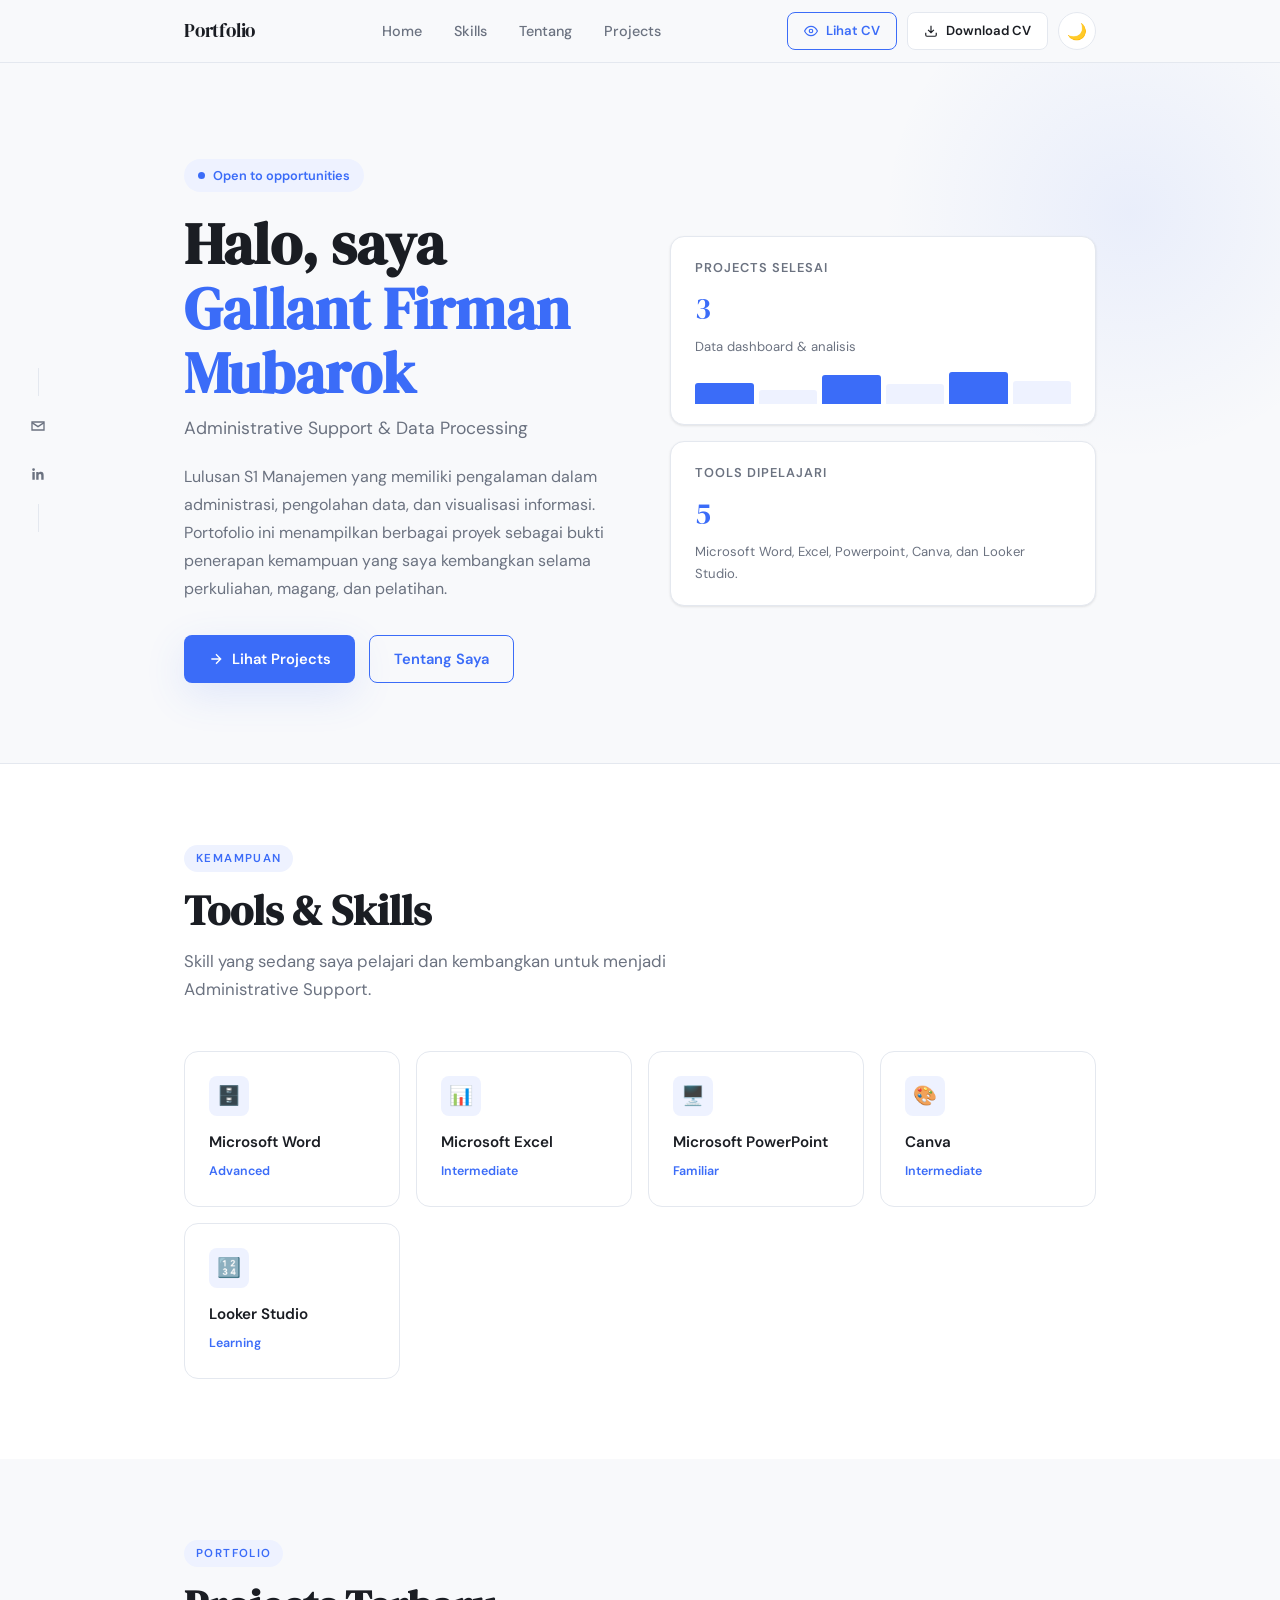
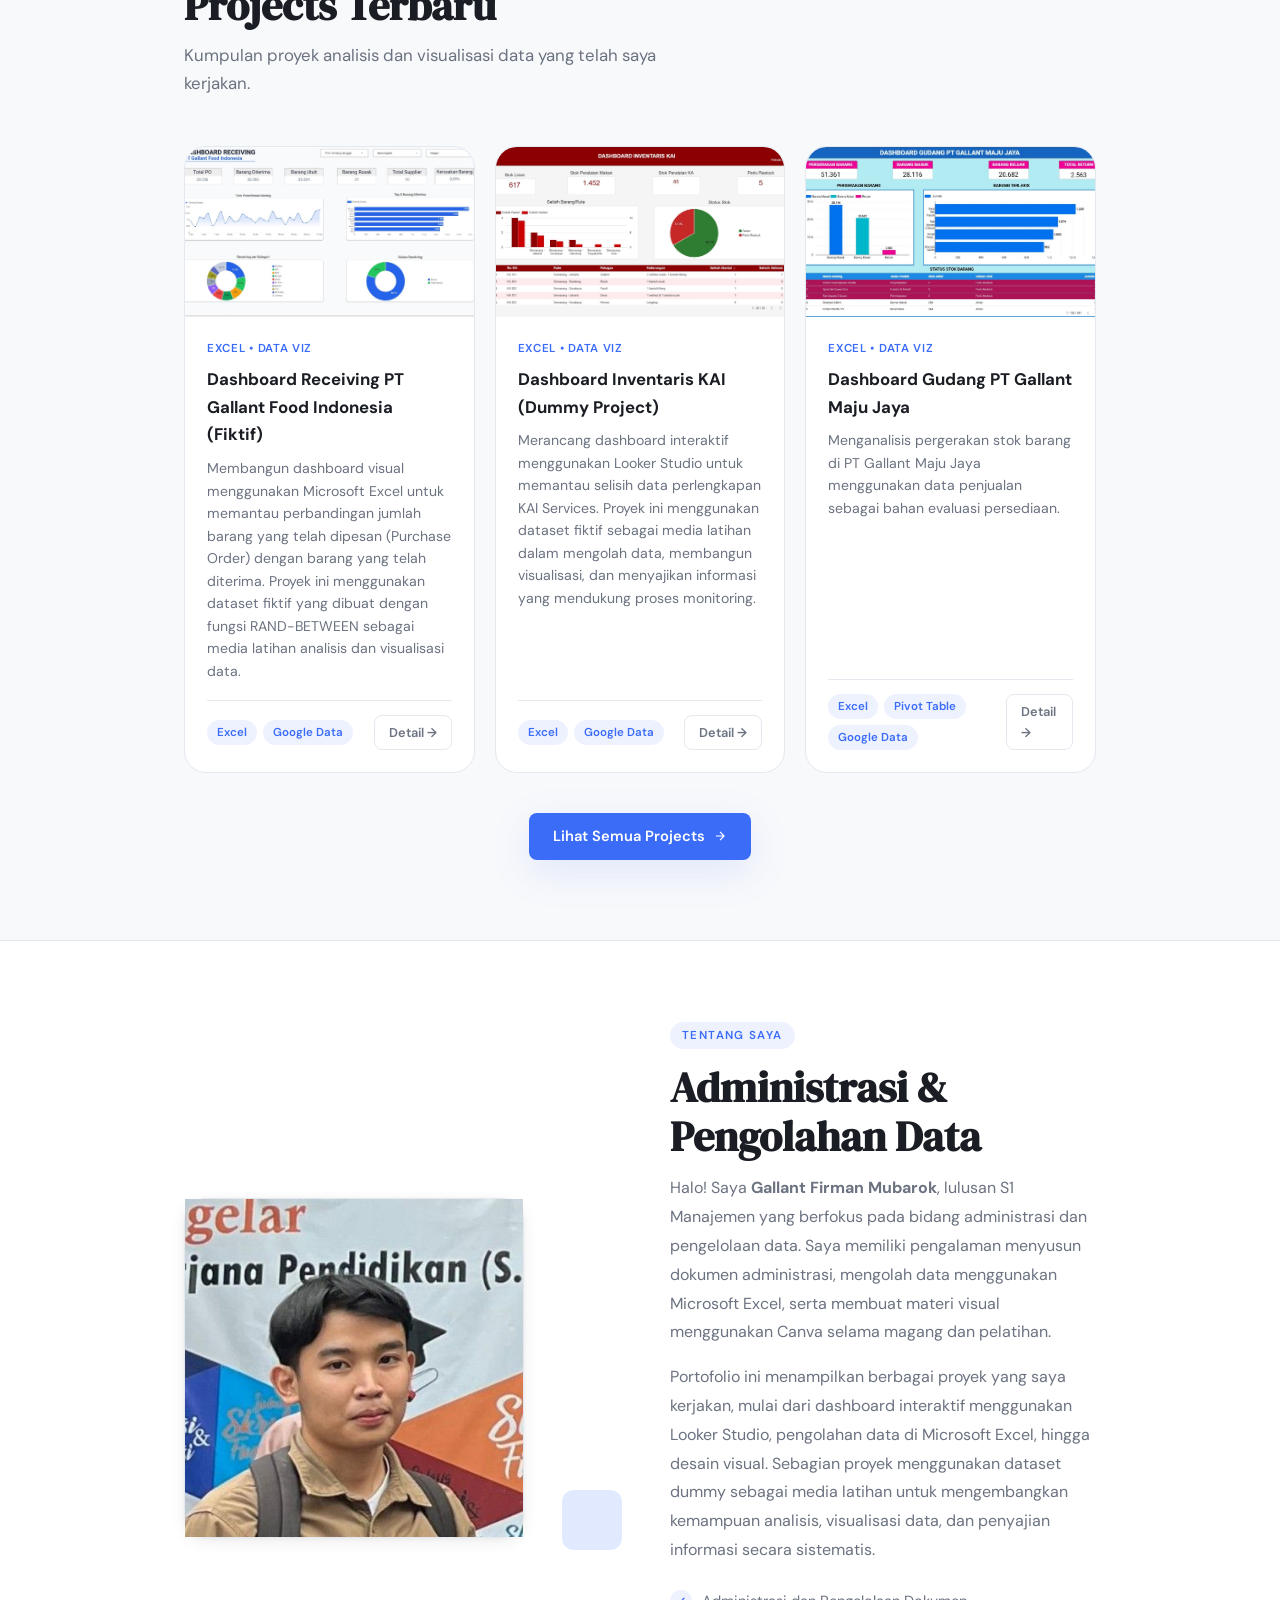
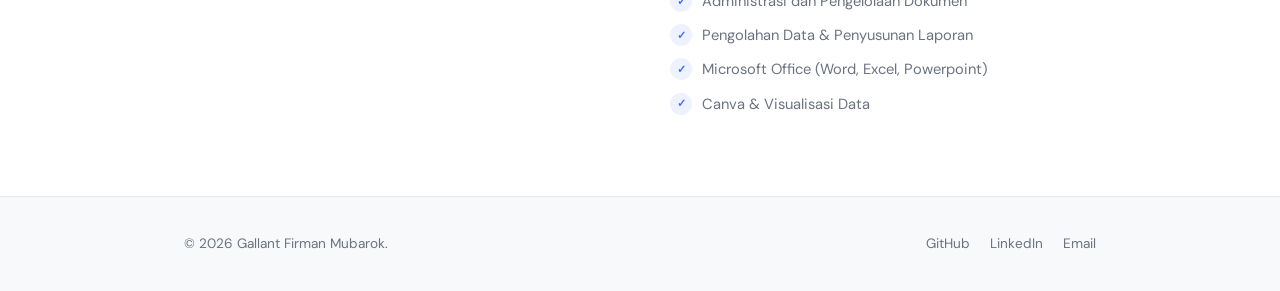
==== commit a6cd0928: "switching project 3 to project 1" ====
--- a/index.html
+++ b/index.html
@@ -228,25 +228,20 @@
 
         <div class="projects-grid">
 
-          <!-- Card Project 1 — GANTI dengan project aslimu -->
+          <!-- Card Slot #1 — Dashboard Receiving Gudang (dipindah ke depan, project favorit) -->
           <article class="project-card fade-up">
-            <!-- Thumbnail dekoratif dengan emoji & bar chart -->
-         <div class="project-thumb" style="padding:0; overflow:hidden;">
-<img src="images/dashboard-thumb.jpg" 
-     alt="Dashboard Gudang PT Gallant Maju Jaya"
-     style="width:100%; height:auto; object-fit:contain;">
-</div>
-
+            <div class="project-thumb" style="padding:0; overflow:hidden;">
+              <img src="images/dashboard-thumb-3.jpg"
+                   alt="Dashboard Receiving PT Gallant Food Indonesia"
+                   style="width:100%; height:100%; object-fit:cover; object-position:top;">
+            </div>
             <div class="project-body">
               <div class="project-tag">Excel • Data Viz</div>
-              <h3 class="project-title">Dashboard Gudang PT Gallant Maju Jaya</h3>
-              <p class="project-desc">
-                Menganalisis pergerakan stok barang di PT Gallant Maju Jaya menggunakan data penjualan sebagai bahan evaluasi persediaan.
-              </p>
+              <h3 class="project-title">Dashboard Receiving PT Gallant Food Indonesia (Fiktif)</h3>
+              <p class="project-desc">Membangun dashboard visual menggunakan Microsoft Excel untuk memantau perbandingan jumlah barang yang telah dipesan (Purchase Order) dengan barang yang telah diterima. Proyek ini menggunakan dataset fiktif yang dibuat dengan fungsi RAND-BETWEEN sebagai media latihan analisis dan visualisasi data.</p>
               <div class="project-footer">
                 <div class="project-tools">
                   <span class="tag">Excel</span>
-                  <span class="tag">Pivot Table</span>
                   <span class="tag">Google Data</span>
                 </div>
                 <a href="projects.html#project-1" class="btn btn-ghost" style="padding:6px 14px; font-size:.8rem">
@@ -260,7 +255,7 @@
 <article class="project-card fade-up">
   <div class="project-thumb" style="padding:0; overflow:hidden;">
     <img src="images/dashboard-thumb-2.jpg"
-         alt="Nama Project Baru"
+         alt="Dashboard Inventaris KAI"
          style="width:100%; height:100%; object-fit:cover; object-position:top;">
   </div>
   <div class="project-body">
@@ -278,20 +273,23 @@
     </div>
   </div>
 </article>
- <!-- Card Project 3 -->
+ <!-- Card Slot #3 — Dashboard Maju Jaya (dipindah ke belakang) -->
 <article class="project-card fade-up">
   <div class="project-thumb" style="padding:0; overflow:hidden;">
-    <img src="images/dashboard-thumb-3.jpg"
-         alt="Project PT Gallant Food Indonesia"
+    <img src="images/dashboard-thumb.jpg"
+         alt="Dashboard Gudang PT Gallant Maju Jaya"
          style="width:100%; height:100%; object-fit:cover; object-position:top;">
   </div>
   <div class="project-body">
     <div class="project-tag">Excel • Data Viz</div>
-    <h3 class="project-title">Dashboard Receiving PT Gallant Food Indonesia (Fiktif)</h3>
-    <p class="project-desc">Membangun dashboard visual menggunakan Microsoft Excel untuk memantau perbandingan jumlah barang yang telah dipesan (Purchase Order) dengan barang yang telah diterima. Proyek ini menggunakan dataset fiktif yang dibuat dengan fungsi RAND-BETWEEN sebagai media latihan analisis dan visualisasi data.</p>
+    <h3 class="project-title">Dashboard Gudang PT Gallant Maju Jaya</h3>
+    <p class="project-desc">
+      Menganalisis pergerakan stok barang di PT Gallant Maju Jaya menggunakan data penjualan sebagai bahan evaluasi persediaan.
+    </p>
     <div class="project-footer">
       <div class="project-tools">
         <span class="tag">Excel</span>
+        <span class="tag">Pivot Table</span>
         <span class="tag">Google Data</span>
       </div>
       <a href="projects.html#project-3" class="btn btn-ghost" style="padding:6px 14px; font-size:.8rem">
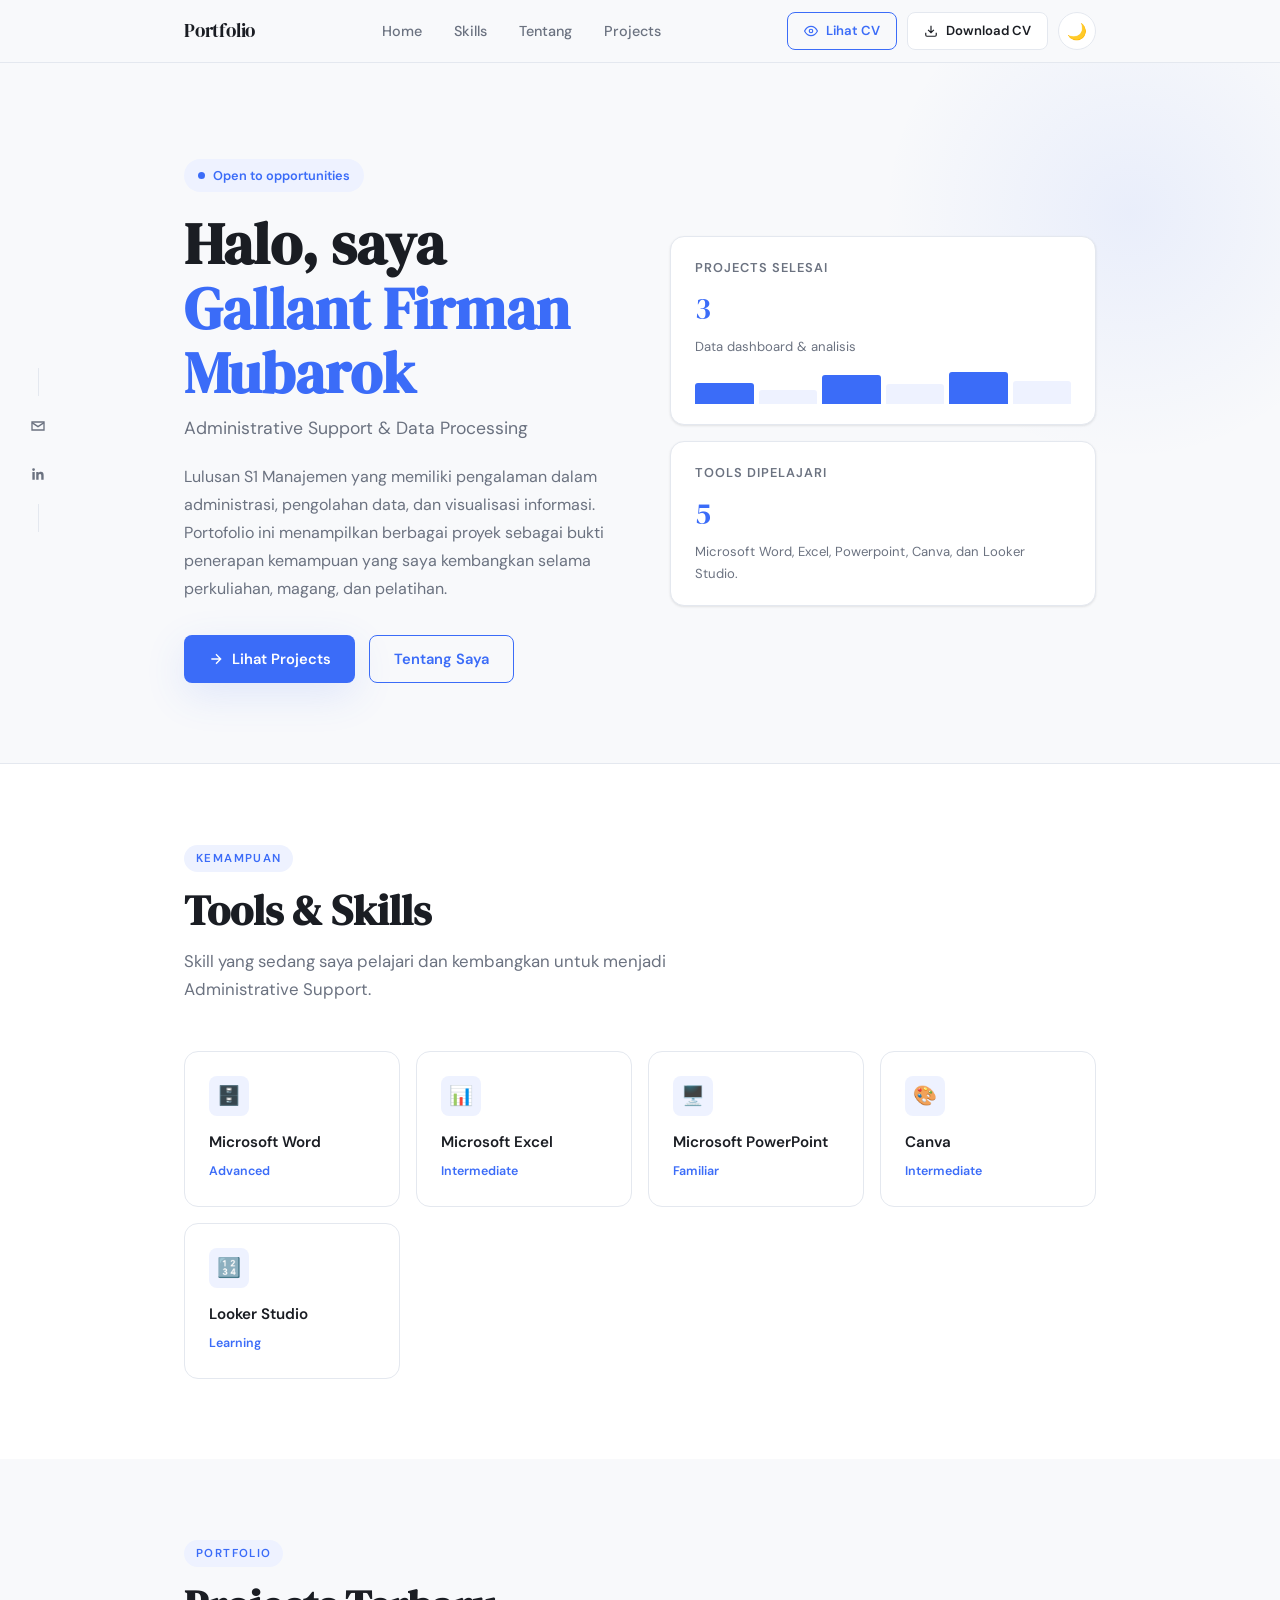
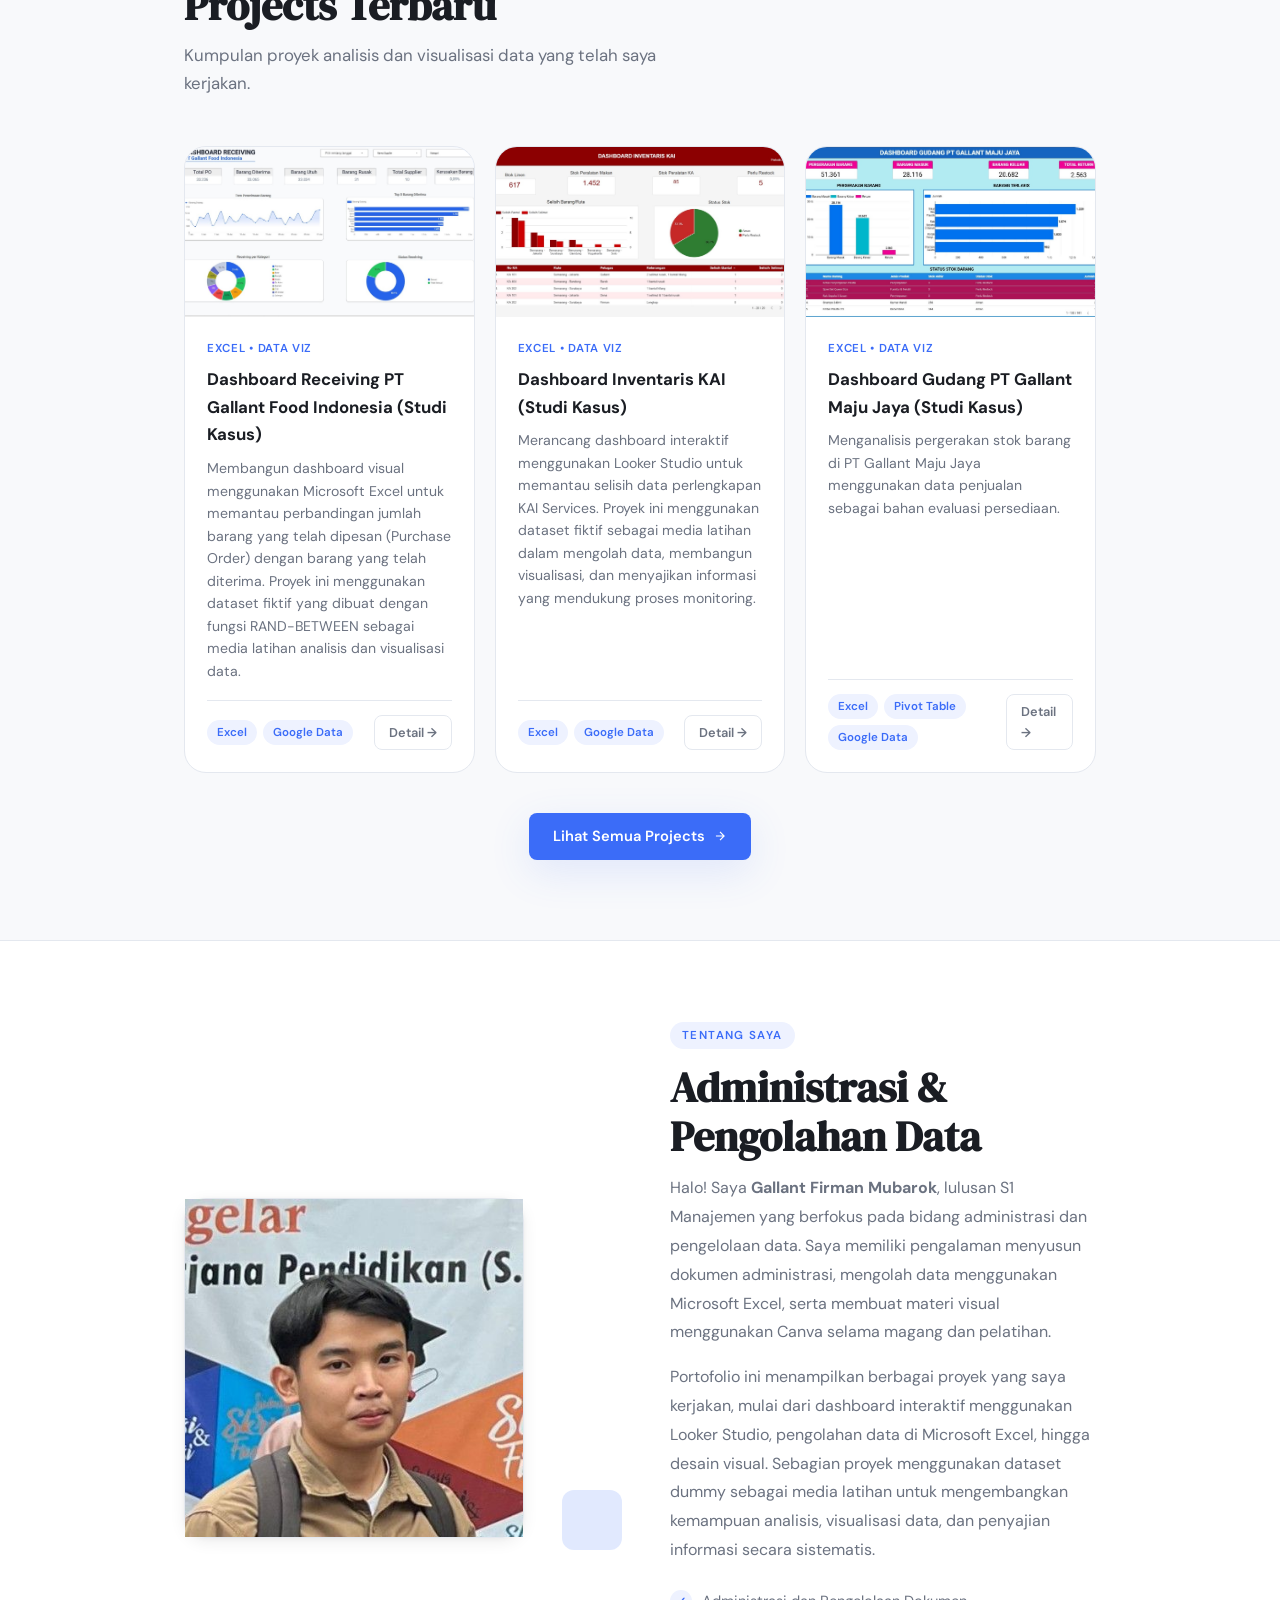
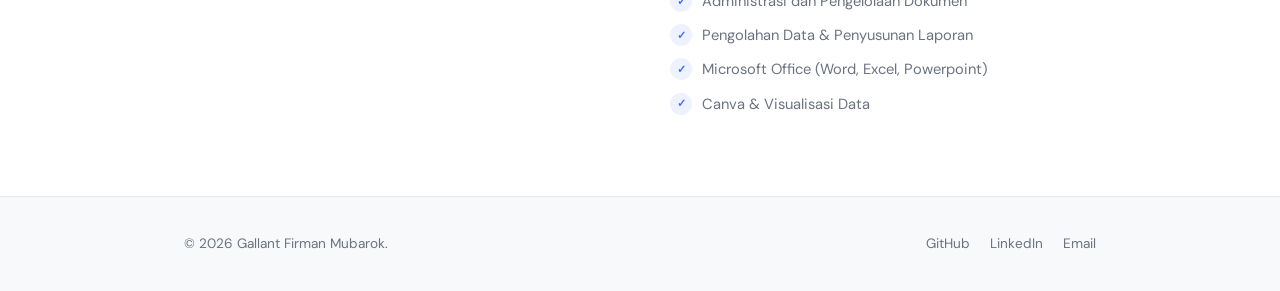
==== commit 26734738: "changing titles" ====
--- a/index.html
+++ b/index.html
@@ -237,7 +237,7 @@
             </div>
             <div class="project-body">
               <div class="project-tag">Excel • Data Viz</div>
-              <h3 class="project-title">Dashboard Receiving PT Gallant Food Indonesia (Fiktif)</h3>
+              <h3 class="project-title">Dashboard Receiving PT Gallant Food Indonesia (Studi Kasus)</h3>
               <p class="project-desc">Membangun dashboard visual menggunakan Microsoft Excel untuk memantau perbandingan jumlah barang yang telah dipesan (Purchase Order) dengan barang yang telah diterima. Proyek ini menggunakan dataset fiktif yang dibuat dengan fungsi RAND-BETWEEN sebagai media latihan analisis dan visualisasi data.</p>
               <div class="project-footer">
                 <div class="project-tools">
@@ -260,7 +260,7 @@
   </div>
   <div class="project-body">
     <div class="project-tag">Excel • Data Viz</div>
-    <h3 class="project-title">Dashboard Inventaris KAI (Dummy Project)</h3>
+    <h3 class="project-title">Dashboard Inventaris KAI (Studi Kasus)</h3>
     <p class="project-desc">Merancang dashboard interaktif menggunakan Looker Studio untuk memantau selisih data perlengkapan KAI Services. Proyek ini menggunakan dataset fiktif sebagai media latihan dalam mengolah data, membangun visualisasi, dan menyajikan informasi yang mendukung proses monitoring.</p>
     <div class="project-footer">
       <div class="project-tools">
@@ -282,7 +282,7 @@
   </div>
   <div class="project-body">
     <div class="project-tag">Excel • Data Viz</div>
-    <h3 class="project-title">Dashboard Gudang PT Gallant Maju Jaya</h3>
+    <h3 class="project-title">Dashboard Gudang PT Gallant Maju Jaya (Studi Kasus)</h3>
     <p class="project-desc">
       Menganalisis pergerakan stok barang di PT Gallant Maju Jaya menggunakan data penjualan sebagai bahan evaluasi persediaan.
     </p>
